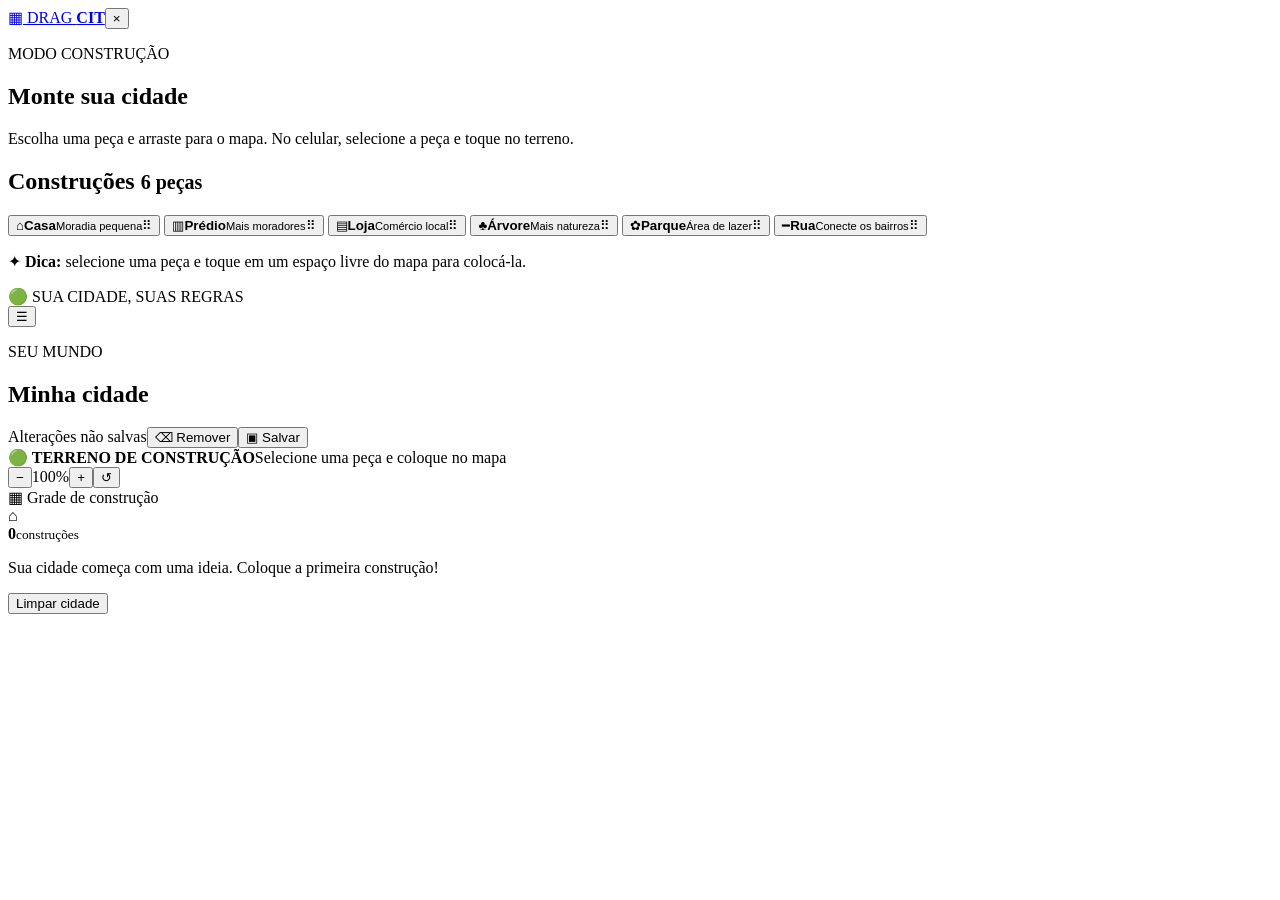
==== drag.html @ 77eb3493 "Adiciona arquivos HTML iniciais" ====
<!doctype html>
<html lang="pt-BR">
<head>
  <meta charset="utf-8">
  <meta name="viewport" content="width=device-width, initial-scale=1">
  <title>Drag Cit — Minha cidade</title>
  <link rel="stylesheet" href="drag.css">
</head>
<body>
<div class="layout">
  <aside class="sidebar" id="sidebar">
    <div class="side-head"><a class="brand" href="index.html">▦ DRAG <b>CIT</b></a><button id="closeMenu" class="icon close">×</button></div>
    <div class="side-content">
      <p class="kicker">MODO CONSTRUÇÃO</p><h1>Monte sua cidade</h1>
      <p class="intro">Escolha uma peça e arraste para o mapa. No celular, selecione a peça e toque no terreno.</p>
      <h2 class="catalog-title">Construções <small>6 peças</small></h2>
      <div class="catalog" id="catalog">
        <button class="piece selected" draggable="true" data-type="house"><span class="art house">⌂</span><span><b>Casa</b><small>Moradia pequena</small></span><span class="grip">⠿</span></button>
        <button class="piece" draggable="true" data-type="apartment"><span class="art apartment">▥</span><span><b>Prédio</b><small>Mais moradores</small></span><span class="grip">⠿</span></button>
        <button class="piece" draggable="true" data-type="shop"><span class="art shop">▤</span><span><b>Loja</b><small>Comércio local</small></span><span class="grip">⠿</span></button>
        <button class="piece" draggable="true" data-type="tree"><span class="art tree">♣</span><span><b>Árvore</b><small>Mais natureza</small></span><span class="grip">⠿</span></button>
        <button class="piece" draggable="true" data-type="park"><span class="art park">✿</span><span><b>Parque</b><small>Área de lazer</small></span><span class="grip">⠿</span></button>
        <button class="piece" draggable="true" data-type="road"><span class="art road">━</span><span><b>Rua</b><small>Conecte os bairros</small></span><span class="grip">⠿</span></button>
      </div>
      <p class="tip">✦ <span><b>Dica:</b> selecione uma peça e toque em um espaço livre do mapa para colocá-la.</span></p>
    </div>
    <div class="side-foot">🟢 SUA CIDADE, SUAS REGRAS</div>
  </aside>
  <div class="overlay" id="overlay"></div>
  <main class="workspace">
    <header class="toolbar">
      <div class="toolbar-left"><button id="openMenu" class="icon menu" aria-label="Abrir construções">☰</button><div><p class="kicker">SEU MUNDO</p><h2>Minha cidade</h2></div></div>
      <div class="actions"><span id="saveStatus">Alterações não salvas</span><button id="removeMode" class="tool secondary" aria-pressed="false">⌫ <span>Remover</span></button><button id="save" class="tool primary">▣ <span>Salvar</span></button></div>
    </header>
    <section class="game">
      <div class="map-heading"><b>🟢 TERRENO DE CONSTRUÇÃO</b><span id="hint">Selecione uma peça e coloque no mapa</span></div>
      <div class="viewport" id="viewport">
        <div class="island-shadow"></div>
        <div class="island" id="map" aria-label="Mapa isométrico da cidade">
          <div class="tiles" id="tiles"></div><div class="buildings" id="buildings"></div>
        </div>
        <div class="map-controls"><button id="zoomOut" aria-label="Diminuir zoom">−</button><span id="zoomLabel">100%</span><button id="zoomIn" aria-label="Aumentar zoom">+</button><button id="resetZoom" aria-label="Restaurar zoom">↺</button></div>
        <div class="legend">▦ Grade de construção</div>
      </div>
      <div class="bottom"><div class="stat"><span>⌂</span><div><b id="count">0</b><small>construções</small></div></div><p id="message" role="status">Sua cidade começa com uma ideia. Coloque a primeira construção!</p><button id="clear">Limpar cidade</button></div>
    </section>
  </main>
</div>
<script src="drag.js"></script>
</body>
</html>
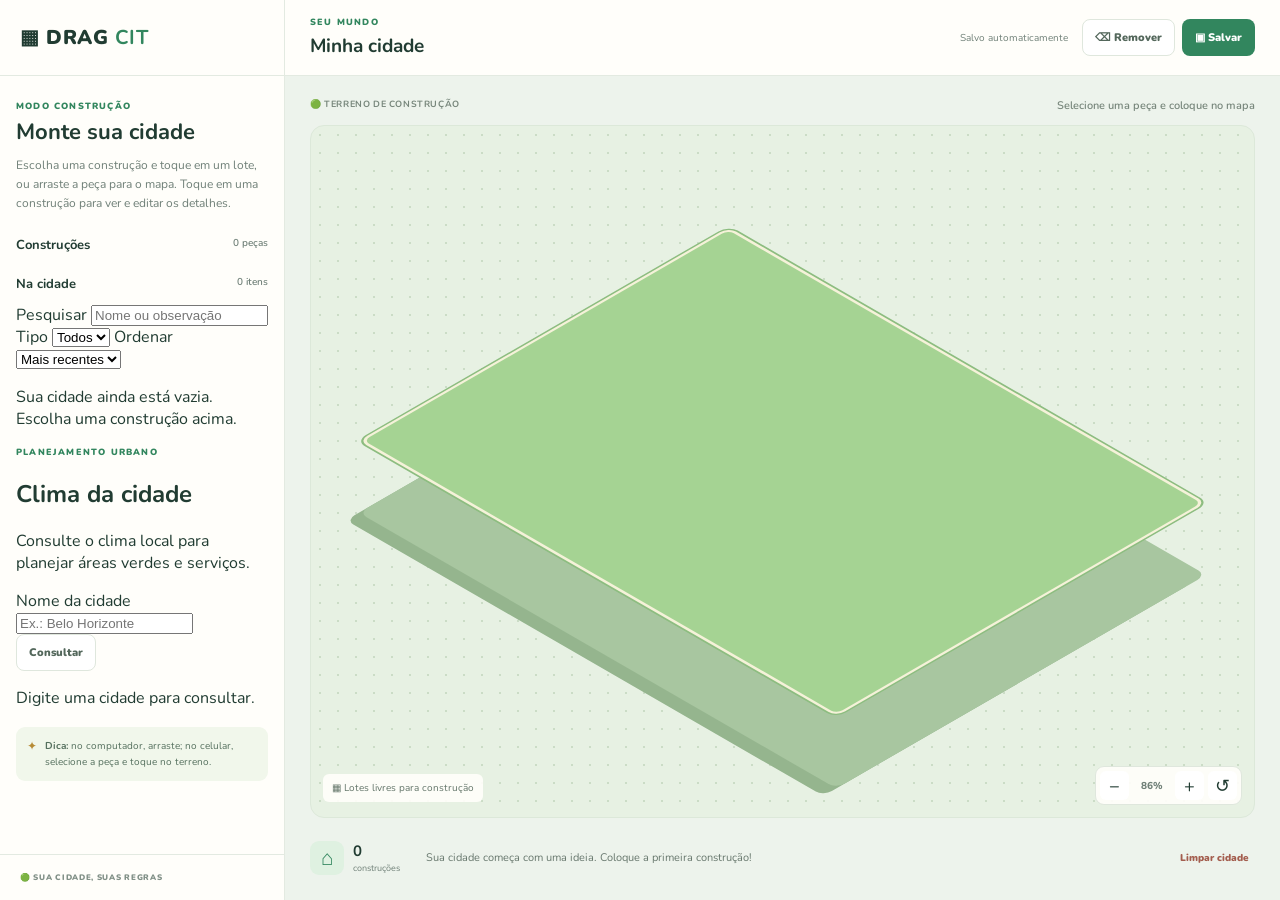
==== commit 09cec821: "feat: prepara painel do construtor de cidade" ====
--- a/drag.html
+++ b/drag.html
@@ -3,49 +3,116 @@
 <head>
   <meta charset="utf-8">
   <meta name="viewport" content="width=device-width, initial-scale=1">
+  <meta name="theme-color" content="#edf3ec">
   <title>Drag Cit — Minha cidade</title>
   <link rel="stylesheet" href="drag.css">
 </head>
 <body>
 <div class="layout">
-  <aside class="sidebar" id="sidebar">
-    <div class="side-head"><a class="brand" href="index.html">▦ DRAG <b>CIT</b></a><button id="closeMenu" class="icon close">×</button></div>
+  <aside class="sidebar" id="sidebar" aria-label="Painel de construções">
+    <div class="side-head">
+      <a class="brand" href="index.html">▦ DRAG <b>CIT</b></a>
+      <button id="closeMenu" class="icon close" type="button" aria-label="Fechar menu">×</button>
+    </div>
     <div class="side-content">
-      <p class="kicker">MODO CONSTRUÇÃO</p><h1>Monte sua cidade</h1>
-      <p class="intro">Escolha uma peça e arraste para o mapa. No celular, selecione a peça e toque no terreno.</p>
-      <h2 class="catalog-title">Construções <small>6 peças</small></h2>
-      <div class="catalog" id="catalog">
-        <button class="piece selected" draggable="true" data-type="house"><span class="art house">⌂</span><span><b>Casa</b><small>Moradia pequena</small></span><span class="grip">⠿</span></button>
-        <button class="piece" draggable="true" data-type="apartment"><span class="art apartment">▥</span><span><b>Prédio</b><small>Mais moradores</small></span><span class="grip">⠿</span></button>
-        <button class="piece" draggable="true" data-type="shop"><span class="art shop">▤</span><span><b>Loja</b><small>Comércio local</small></span><span class="grip">⠿</span></button>
-        <button class="piece" draggable="true" data-type="tree"><span class="art tree">♣</span><span><b>Árvore</b><small>Mais natureza</small></span><span class="grip">⠿</span></button>
-        <button class="piece" draggable="true" data-type="park"><span class="art park">✿</span><span><b>Parque</b><small>Área de lazer</small></span><span class="grip">⠿</span></button>
-        <button class="piece" draggable="true" data-type="road"><span class="art road">━</span><span><b>Rua</b><small>Conecte os bairros</small></span><span class="grip">⠿</span></button>
-      </div>
-      <p class="tip">✦ <span><b>Dica:</b> selecione uma peça e toque em um espaço livre do mapa para colocá-la.</span></p>
+      <p class="kicker">MODO CONSTRUÇÃO</p>
+      <h1>Monte sua cidade</h1>
+      <p class="intro">Escolha uma construção e toque em um lote, ou arraste a peça para o mapa. Toque em uma construção para ver e editar os detalhes.</p>
+
+      <section aria-labelledby="catalogHeading">
+        <h2 class="catalog-title" id="catalogHeading">Construções <small id="pieceCount">0 peças</small></h2>
+        <div class="catalog" id="catalog" aria-label="Catálogo de construções"></div>
+      </section>
+
+      <section class="placed-panel" aria-labelledby="placedHeading">
+        <h2 class="catalog-title" id="placedHeading">Na cidade <small id="count">0 itens</small></h2>
+        <label class="field-label" for="searchBuildings">Pesquisar</label>
+        <input id="searchBuildings" class="control-input" type="search" placeholder="Nome ou observação" autocomplete="off">
+        <div class="filter-row">
+          <label class="filter-field"><span>Tipo</span>
+            <select id="filterType" class="control-input"><option value="all">Todos</option></select>
+          </label>
+          <label class="filter-field"><span>Ordenar</span>
+            <select id="sortBy" class="control-input">
+              <option value="newest">Mais recentes</option>
+              <option value="oldest">Mais antigos</option>
+              <option value="name">Nome A–Z</option>
+              <option value="type">Tipo</option>
+            </select>
+          </label>
+        </div>
+        <p id="emptyList" class="empty-list">Sua cidade ainda está vazia. Escolha uma construção acima.</p>
+        <ul id="buildingList" class="building-list" aria-label="Construções colocadas na cidade"></ul>
+      </section>
+
+      <section class="weather-card" aria-labelledby="weatherHeading">
+        <p class="kicker">PLANEJAMENTO URBANO</p>
+        <h2 id="weatherHeading">Clima da cidade</h2>
+        <p class="weather-intro">Consulte o clima local para planejar áreas verdes e serviços.</p>
+        <form id="weatherForm" class="weather-form">
+          <label class="sr-only" for="cityInput">Nome da cidade</label>
+          <input id="cityInput" class="control-input" type="search" placeholder="Ex.: Belo Horizonte" required>
+          <button class="tool secondary" id="weatherButton" type="submit">Consultar</button>
+        </form>
+        <p id="weatherResult" class="weather-result" role="status" aria-live="polite">Digite uma cidade para consultar.</p>
+      </section>
+      <p class="tip">✦ <span><b>Dica:</b> no computador, arraste; no celular, selecione a peça e toque no terreno.</span></p>
     </div>
     <div class="side-foot">🟢 SUA CIDADE, SUAS REGRAS</div>
   </aside>
+
   <div class="overlay" id="overlay"></div>
   <main class="workspace">
     <header class="toolbar">
-      <div class="toolbar-left"><button id="openMenu" class="icon menu" aria-label="Abrir construções">☰</button><div><p class="kicker">SEU MUNDO</p><h2>Minha cidade</h2></div></div>
-      <div class="actions"><span id="saveStatus">Alterações não salvas</span><button id="removeMode" class="tool secondary" aria-pressed="false">⌫ <span>Remover</span></button><button id="save" class="tool primary">▣ <span>Salvar</span></button></div>
+      <div class="toolbar-left">
+        <button id="openMenu" class="icon menu" type="button" aria-label="Abrir construções">☰</button>
+        <div><p class="kicker">SEU MUNDO</p><h2>Minha cidade</h2></div>
+      </div>
+      <div class="actions">
+        <span id="saveStatus" role="status" aria-live="polite">Salvo automaticamente</span>
+        <button id="removeMode" class="tool secondary" type="button" aria-pressed="false">⌫ <span>Remover</span></button>
+        <button id="save" class="tool primary" type="button">▣ <span>Salvar</span></button>
+      </div>
     </header>
-    <section class="game">
+    <section class="game" aria-label="Construtor de cidade">
       <div class="map-heading"><b>🟢 TERRENO DE CONSTRUÇÃO</b><span id="hint">Selecione uma peça e coloque no mapa</span></div>
       <div class="viewport" id="viewport">
-        <div class="island-shadow"></div>
+        <div class="island-shadow" aria-hidden="true"></div>
         <div class="island" id="map" aria-label="Mapa isométrico da cidade">
-          <div class="tiles" id="tiles"></div><div class="buildings" id="buildings"></div>
+          <div class="tiles" id="tiles" role="grid" aria-label="Lotes da cidade"></div>
+          <div class="buildings" id="buildings" aria-label="Construções colocadas"></div>
         </div>
-        <div class="map-controls"><button id="zoomOut" aria-label="Diminuir zoom">−</button><span id="zoomLabel">100%</span><button id="zoomIn" aria-label="Aumentar zoom">+</button><button id="resetZoom" aria-label="Restaurar zoom">↺</button></div>
-        <div class="legend">▦ Grade de construção</div>
+        <div class="map-controls" aria-label="Controles de zoom">
+          <button id="zoomOut" type="button" aria-label="Diminuir zoom">−</button><span id="zoomLabel">86%</span>
+          <button id="zoomIn" type="button" aria-label="Aumentar zoom">+</button>
+          <button id="resetZoom" type="button" aria-label="Restaurar zoom">↺</button>
+        </div>
+        <div class="legend">▦ Lotes livres para construção</div>
       </div>
-      <div class="bottom"><div class="stat"><span>⌂</span><div><b id="count">0</b><small>construções</small></div></div><p id="message" role="status">Sua cidade começa com uma ideia. Coloque a primeira construção!</p><button id="clear">Limpar cidade</button></div>
+      <div class="bottom">
+        <div class="stat"><span>⌂</span><div><b id="mapCount">0</b><small>construções</small></div></div>
+        <p id="message" role="status" aria-live="polite">Sua cidade começa com uma ideia. Coloque a primeira construção!</p>
+        <button id="clear" type="button">Limpar cidade</button>
+      </div>
     </section>
   </main>
 </div>
-<script src="drag.js"></script>
+
+<dialog id="buildingDialog" class="building-dialog" aria-labelledby="dialogTitle">
+  <form id="buildingForm" method="dialog">
+    <div class="dialog-head"><div><p class="kicker">DETALHES DO LOTE</p><h2 id="dialogTitle">Construção</h2></div><button id="closeDialog" class="icon dialog-close" type="button" aria-label="Fechar detalhes">×</button></div>
+    <p id="dialogLocation" class="dialog-location"></p>
+    <label class="field-label" for="buildingName">Nome</label>
+    <input id="buildingName" class="control-input" name="name" maxlength="40" required>
+    <label class="field-label" for="buildingStatus">Situação</label>
+    <select id="buildingStatus" class="control-input" name="status">
+      <option value="planned">Planejada</option><option value="building">Em construção</option><option value="ready">Concluída</option>
+    </select>
+    <label class="field-label" for="buildingNotes">Observações</label>
+    <textarea id="buildingNotes" class="control-input" name="notes" rows="3" maxlength="240" placeholder="Ex.: perto do parque, rua principal..."></textarea>
+    <div class="dialog-actions"><button id="deleteBuilding" class="tool danger" type="button">Excluir</button><button class="tool primary" type="submit">Salvar alterações</button></div>
+  </form>
+</dialog>
+<script src="drag.js" defer></script>
 </body>
 </html>
--- a/drag.css
+++ b/drag.css
@@ -0,0 +1,894 @@
+
+@import url('https://fonts.googleapis.com/css2?family=Nunito:wght@400;600;700;800;900&display=swap');
+
+/* 1. Configurações gerais */
+:root {
+    --ink: #213c32;
+    --muted: #708078;
+    --green: #32865e;
+    --line: #e3eae1;
+    --surface: #fffefa;
+    --background: #edf3ec;
+    --selected: #eff8f0;
+}
+
+* {
+    box-sizing: border-box;
+}
+
+body {
+    margin: 0;
+    background: var(--background);
+    color: var(--ink);
+    font-family: Nunito, Arial, sans-serif;
+}
+
+button {
+    font: inherit;
+    cursor: pointer;
+}
+
+button:focus-visible,
+a:focus-visible {
+    outline: 3px solid #e6b84e;
+    outline-offset: 3px;
+}
+
+/* Estrutura */
+.layout {
+    display: flex;
+    min-height: 100vh;
+}
+
+.sidebar {
+    display: flex;
+    flex: 0 0 285px;
+    flex-direction: column;
+    width: 285px;
+    background: var(--surface);
+    border-right: 1px solid var(--line);
+    z-index: 30;
+}
+
+.side-head {
+    display: flex;
+    align-items: center;
+    justify-content: space-between;
+    height: 76px;
+    padding: 0 20px;
+    border-bottom: 1px solid var(--line);
+}
+
+.brand {
+    color: var(--ink);
+    font-size: 20px;
+    font-weight: 900;
+    letter-spacing: .5px;
+    text-decoration: none;
+}
+
+.brand b {
+    color: var(--green);
+}
+
+.side-content {
+    flex: 1;
+    padding: 24px 16px;
+}
+
+.kicker {
+    margin: 0 0 5px;
+    color: var(--green);
+    font-size: 9px;
+    font-weight: 900;
+    letter-spacing: 1.2px;
+}
+
+.sidebar h1 {
+    margin: 0;
+    font-size: 22px;
+}
+
+.intro {
+    margin: 9px 0 22px;
+    color: var(--muted);
+    font-size: 12px;
+    line-height: 1.6;
+}
+
+.catalog-title {
+    display: flex;
+    justify-content: space-between;
+    font-size: 13px;
+}
+
+.catalog-title small,
+.piece small {
+    color: var(--muted);
+    font-size: 10px;
+}
+
+.catalog-title small {
+    font-weight: 600;
+}
+
+.catalog {
+    display: grid;
+    gap: 8px;
+}
+
+.piece {
+    display: flex;
+    align-items: center;
+    gap: 10px;
+    width: 100%;
+    min-height: 62px;
+    padding: 9px;
+    background: white;
+    border: 1px solid #e7ece4;
+    border-radius: 10px;
+    text-align: left;
+}
+
+.piece:hover,
+.piece.selected {
+    background: var(--selected);
+    border-color: var(--green);
+}
+
+.piece.selected {
+    box-shadow: inset 3px 0 var(--green);
+}
+
+.piece > span:nth-child(2) {
+    display: grid;
+    flex: 1;
+    gap: 3px;
+}
+
+.piece b {
+    font-size: 12px;
+}
+
+.grip {
+    color: #9eaaa1;
+    font-size: 20px;
+}
+
+.art {
+    display: grid;
+    flex-shrink: 0;
+    place-items: center;
+    width: 43px;
+    height: 42px;
+    border-radius: 7px;
+    font-size: 27px;
+    font-weight: 900;
+    image-rendering: pixelated;
+}
+
+.house {
+    color: #c85e4d;
+    background: #f8e8bc;
+}
+
+.apartment {
+    color: #5688ab;
+    background: #d9eaf5;
+}
+
+.shop {
+    color: #bc6a4f;
+    background: #f8e4c2;
+}
+
+.tree,
+.park {
+    color: #398657;
+    background: #d9efcf;
+}
+
+.park {
+    background: #d7efcf;
+}
+
+.road {
+    color: #758781;
+    background: #e5ebe6;
+}
+
+.tip {
+    display: flex;
+    gap: 8px;
+    margin-top: 18px;
+    padding: 11px;
+    color: #b68b35;
+    background: #f1f7eb;
+    border-radius: 9px;
+    font-size: 12px;
+}
+
+.tip span {
+    color: #55705e;
+    font-size: 10px;
+    line-height: 1.6;
+}
+
+.side-foot {
+    padding: 17px 20px;
+    color: #819087;
+    border-top: 1px solid var(--line);
+    font-size: 8px;
+    font-weight: 900;
+    letter-spacing: .7px;
+}
+
+
+
+/* 2. Área principal */
+.workspace {
+    display: flex;
+    flex: 1;
+    flex-direction: column;
+    min-width: 0;
+}
+
+.toolbar {
+    display: flex;
+    align-items: center;
+    justify-content: space-between;
+    gap: 15px;
+    min-height: 76px;
+    padding: 0 25px;
+    background: var(--surface);
+    border-bottom: 1px solid var(--line);
+}
+
+.toolbar-left,
+.actions {
+    display: flex;
+    align-items: center;
+}
+
+.toolbar-left {
+    gap: 11px;
+}
+
+.toolbar h2 {
+    margin: 0;
+    font-size: 19px;
+}
+
+.actions {
+    gap: 7px;
+}
+
+.actions > span {
+    margin-right: 7px;
+    color: var(--muted);
+    font-size: 10px;
+}
+
+.tool {
+    padding: 10px 12px;
+    border: 1px solid transparent;
+    border-radius: 8px;
+    font-size: 11px;
+    font-weight: 900;
+}
+
+.primary {
+    color: white;
+    background: var(--green);
+}
+
+.primary:hover {
+    background: #236847;
+}
+
+.secondary {
+    color: #53675b;
+    background: white;
+    border-color: #dfe7dd;
+}
+
+/* 3. Mapa */
+.game {
+    display: flex;
+    flex: 1;
+    flex-direction: column;
+    min-height: 0;
+    padding: 22px 25px 16px;
+}
+
+.map-heading {
+    display: flex;
+    justify-content: space-between;
+    gap: 12px;
+    margin-bottom: 12px;
+    color: #77867b;
+    font-size: 9px;
+    letter-spacing: .6px;
+}
+
+.map-heading span {
+    font-size: 11px;
+    font-weight: 600;
+    letter-spacing: 0;
+}
+
+.viewport {
+    position: relative;
+    display: grid;
+    flex: 1;
+    place-items: center;
+    min-height: 440px;
+    overflow: hidden;
+    background-color: #e7f1e3;
+    background-image: radial-gradient(#cbdcc6 1px, transparent 1px);
+    background-size: 18px 18px;
+    border: 1px solid #dce8d9;
+    border-radius: 14px;
+}
+
+.island,
+.island-shadow {
+    position: absolute;
+    width: min(68%, 690px);
+    aspect-ratio: 1 / .67;
+    transform: rotate(30deg) skewX(-30deg) scale(.86);
+    border-radius: 10px;
+}
+
+.island-shadow {
+    top: calc(50% - min(68%, 690px) * .335 + 15px);
+    background: #a8c6a0;
+    box-shadow: 0 15px 0 #95b58e;
+}
+
+.island {
+    overflow: hidden;
+    background: #a5d393;
+    border: 3px solid #f5f2d9;
+    box-shadow: 0 0 0 2px #8dbd80;
+}
+
+.tiles {
+    position: absolute;
+    display: grid;
+    inset: 0;
+    grid-template: repeat(8, 1fr) / repeat(12, 1fr);
+}
+
+.tile {
+    min-width: 0;
+    min-height: 0;
+    background: #a5d393;
+    border-right: 1px solid #8bc27d;
+    border-bottom: 1px solid #8bc27d;
+    cursor: crosshair;
+}
+
+.tile:nth-child(odd) {
+    background: #a0cf8e;
+}
+
+.tile:hover,
+.tile.drop-target {
+    background: #d4efb8;
+    outline: 2px solid #f5f2d9;
+    outline-offset: -3px;
+}
+
+.tile.occupied {
+    background: #9bca89;
+}
+
+
+
+/* 4. Construções no mapa */
+.buildings {
+    position: absolute;
+    pointer-events: none;
+    inset: 0;
+}
+
+.placed {
+    position: absolute;
+    display: grid;
+    place-items: center;
+    width: 8.3333%;
+    height: 12.5%;
+    transform: translate(-50%, -50%);
+    pointer-events: auto;
+    cursor: grab;
+    z-index: 5;
+}
+
+.placed:active {
+    cursor: grabbing;
+}
+
+.sprite {
+    position: relative;
+    width: 92%;
+    height: 92%;
+    filter: drop-shadow(2px 3px 0 #6b9860);
+    image-rendering: pixelated;
+}
+
+.sprite i,
+.sprite b,
+.sprite em {
+    position: absolute;
+    display: block;
+    font-style: normal;
+}
+
+.sprite i {
+    bottom: 7%;
+    left: 12%;
+    width: 76%;
+    height: 42%;
+    background: #c6b78a;
+    border: 2px solid #f4eac6;
+}
+
+.sprite b {
+    bottom: 44%;
+    left: 3%;
+    width: 94%;
+    height: 36%;
+    background: #d56c55;
+    clip-path: polygon(
+        50% 0,
+        100% 55%,
+        88% 100%,
+        12% 100%,
+        0 55%
+    );
+}
+
+.sprite em {
+    z-index: 2;
+    bottom: 22%;
+    left: 24%;
+    width: 15%;
+    height: 17%;
+    background: #8bd2e2;
+    border: 1px solid #fff2cc;
+    box-shadow: 18px 0 #8bd2e2;
+}
+
+/* Casa */
+.sprite.house::after {
+    position: absolute;
+    z-index: 2;
+    bottom: 7%;
+    left: 43%;
+    width: 15%;
+    height: 28%;
+    content: '';
+    background: #916143;
+    border: 1px solid #fff2cc;
+}
+
+/* Apartamento */
+.sprite.apartment i {
+    left: 18%;
+    width: 64%;
+    height: 69%;
+    background: #80add0;
+}
+
+.sprite.apartment b {
+    bottom: 73%;
+    left: 18%;
+    width: 64%;
+    height: 13%;
+    background: #5b819e;
+    clip-path: none;
+}
+
+.sprite.apartment em {
+    bottom: 48%;
+    left: 29%;
+    width: 12%;
+    height: 10%;
+    background: #fff0b3;
+    box-shadow:
+        17px 0 #fff0b3,
+        0 13px #fff0b3,
+        17px 13px #fff0b3,
+        0 26px #fff0b3,
+        17px 26px #fff0b3;
+}
+
+/* Loja */
+.sprite.shop i {
+    background: #f0cb83;
+}
+
+.sprite.shop b {
+    bottom: 65%;
+    height: 18%;
+    background: repeating-linear-gradient(
+        90deg,
+        #d56c55 0 8px,
+        #fff0cc 8px 16px
+    );
+    clip-path: none;
+}
+
+.sprite.shop em {
+    bottom: 24%;
+    left: 22%;
+    width: 25%;
+    height: 23%;
+    box-shadow: none;
+}
+
+/* Árvore */
+.sprite.tree i {
+    bottom: 2%;
+    left: 43%;
+    width: 15%;
+    height: 35%;
+    background: #8a6042;
+    border: 0;
+}
+
+.sprite.tree b {
+    bottom: 25%;
+    left: 15%;
+    width: 70%;
+    height: 65%;
+    background: #398657;
+    clip-path: polygon(
+        50% 0,
+        85% 22%,
+        100% 55%,
+        82% 100%,
+        18% 100%,
+        0 55%,
+        15% 22%
+    );
+}
+
+.sprite.tree em,
+.sprite.park em,
+.sprite.road em {
+    display: none;
+}
+
+/* Parque */
+.sprite.park i {
+    bottom: 10%;
+    left: 7%;
+    width: 86%;
+    height: 62%;
+    background: #75ba70;
+    border: 2px solid #e7f0c9;
+}
+
+.sprite.park b {
+    bottom: 44%;
+    left: 26%;
+    width: 48%;
+    height: 45%;
+    background: #398657;
+}
+
+/* Estrada */
+.sprite.road i {
+    bottom: 28%;
+    left: -20%;
+    width: 140%;
+    height: 36%;
+    background: #84948e;
+    border: 2px solid #f8f0d0;
+}
+
+.sprite.road b {
+    bottom: 44%;
+    left: -15%;
+    width: 130%;
+    height: 3px;
+    background: repeating-linear-gradient(
+        90deg,
+        #fff0be 0 8px,
+        transparent 8px 15px
+    );
+    clip-path: none;
+}
+
+
+
+
+/* 5. Controles do mapa */
+.map-controls {
+    position: absolute;
+    right: 12px;
+    bottom: 12px;
+    display: flex;
+    align-items: center;
+    gap: 4px;
+    padding: 4px;
+    background: #fffefaed;
+    border: 1px solid #dfe7dd;
+    border-radius: 9px;
+}
+
+.map-controls button {
+    width: 29px;
+    height: 29px;
+    color: var(--ink);
+    background: white;
+    border: 0;
+    border-radius: 6px;
+    font-size: 18px;
+}
+
+.map-controls button:hover {
+    background: #eaf4e9;
+}
+
+#zoomLabel {
+    min-width: 38px;
+    color: var(--muted);
+    font-size: 10px;
+    font-weight: 800;
+    text-align: center;
+}
+
+.legend {
+    position: absolute;
+    bottom: 15px;
+    left: 12px;
+    padding: 7px 9px;
+    color: #637569;
+    background: #fffefaeb;
+    border-radius: 6px;
+    font-size: 10px;
+}
+
+/* Estatísticas inferiores */
+.bottom {
+    display: flex;
+    align-items: center;
+    gap: 16px;
+    min-height: 66px;
+    padding-top: 13px;
+}
+
+.stat {
+    display: flex;
+    align-items: center;
+    gap: 9px;
+    min-width: 100px;
+}
+
+.stat > span {
+    display: grid;
+    place-items: center;
+    width: 34px;
+    height: 34px;
+    color: var(--green);
+    background: #dff1e1;
+    border-radius: 9px;
+    font-size: 21px;
+}
+
+.stat div {
+    display: grid;
+    gap: 1px;
+}
+
+.stat b {
+    font-size: 15px;
+}
+
+.stat small {
+    color: var(--muted);
+    font-size: 9px;
+}
+
+#message {
+    flex: 1;
+    color: #68786e;
+    font-size: 11px;
+}
+
+#clear {
+    color: #a35d4e;
+    background: transparent;
+    border: 0;
+    font-size: 10px;
+    font-weight: 900;
+}
+
+.icon {
+    display: none;
+}
+
+
+#map {
+  touch-action: none;
+}
+
+
+
+/* 6. Tablet */
+@media (max-width: 900px) {
+    .toolbar {
+        padding: 0 16px;
+    }
+
+    .game {
+        padding: 17px;
+    }
+
+    .actions > span {
+        display: none;
+    }
+
+    .island,
+    .island-shadow {
+        width: 78%;
+    }
+}
+
+/* 7. Celular */
+@media (max-width: 680px) {
+    .sidebar {
+        position: fixed;
+        inset: 0 auto 0 0;
+        width: min(310px, 86vw);
+        max-width: 86vw;
+        transform: translateX(-105%);
+        transition: transform .22s;
+        box-shadow: 15px 0 40px #19352f20;
+    }
+
+    .sidebar.open {
+        transform: translateX(0);
+    }
+
+    .icon {
+        display: grid;
+        place-items: center;
+        width: 37px;
+        height: 37px;
+        color: var(--ink);
+        background: white;
+        border: 1px solid var(--line);
+        border-radius: 8px;
+        font-size: 20px;
+    }
+
+    .close {
+        font-size: 24px;
+    }
+
+    .overlay {
+        position: fixed;
+        display: none;
+        inset: 0;
+        z-index: 20;
+        background: #142d2466;
+    }
+
+    .overlay.show {
+        display: block;
+    }
+
+    .toolbar {
+        gap: 6px;
+        min-height: 70px;
+        padding: 0 10px;
+    }
+
+    .toolbar-left {
+        gap: 8px;
+    }
+
+    .toolbar h2 {
+        font-size: 16px;
+    }
+
+    .toolbar .kicker {
+        font-size: 7px;
+    }
+
+    .actions {
+        gap: 4px;
+    }
+
+    .tool {
+        padding: 9px 10px;
+    }
+
+    .tool span {
+        display: none;
+    }
+
+    .game {
+        padding: 14px 9px 10px;
+    }
+
+    .map-heading {
+        flex-direction: column;
+        gap: 5px;
+        font-size: 8px;
+    }
+
+    .map-heading span {
+        font-size: 10px;
+    }
+
+    .viewport {
+        min-height: 54vh;
+    }
+
+    .island,
+    .island-shadow {
+        width: 96%;
+        transform: rotate(30deg) skewX(-30deg) scale(.87);
+    }
+
+    .island-shadow {
+        top: calc(50% - 16vw + 12px);
+    }
+
+    .legend {
+        bottom: 6px;
+        left: 6px;
+        padding: 6px;
+        font-size: 8px;
+    }
+
+    .map-controls {
+        right: 6px;
+        bottom: 6px;
+        gap: 2px;
+        padding: 3px;
+    }
+
+    .map-controls button {
+        width: 26px;
+        height: 26px;
+    }
+
+    .bottom {
+        flex-wrap: wrap;
+        gap: 7px;
+        padding-top: 10px;
+    }
+
+    .stat {
+        min-width: 80px;
+    }
+
+    #message {
+        order: 3;
+        flex-basis: 100%;
+        margin: 0;
+        font-size: 10px;
+    }
+
+    #clear {
+        margin-left: auto;
+        padding: 8px 0;
+    }
+}
+
+/* 8. Acessibilidade */
+@media (prefers-reduced-motion: reduce) {
+    *,
+    *::before,
+    *::after {
+        transition: none !important;
+    }
+}
+
+
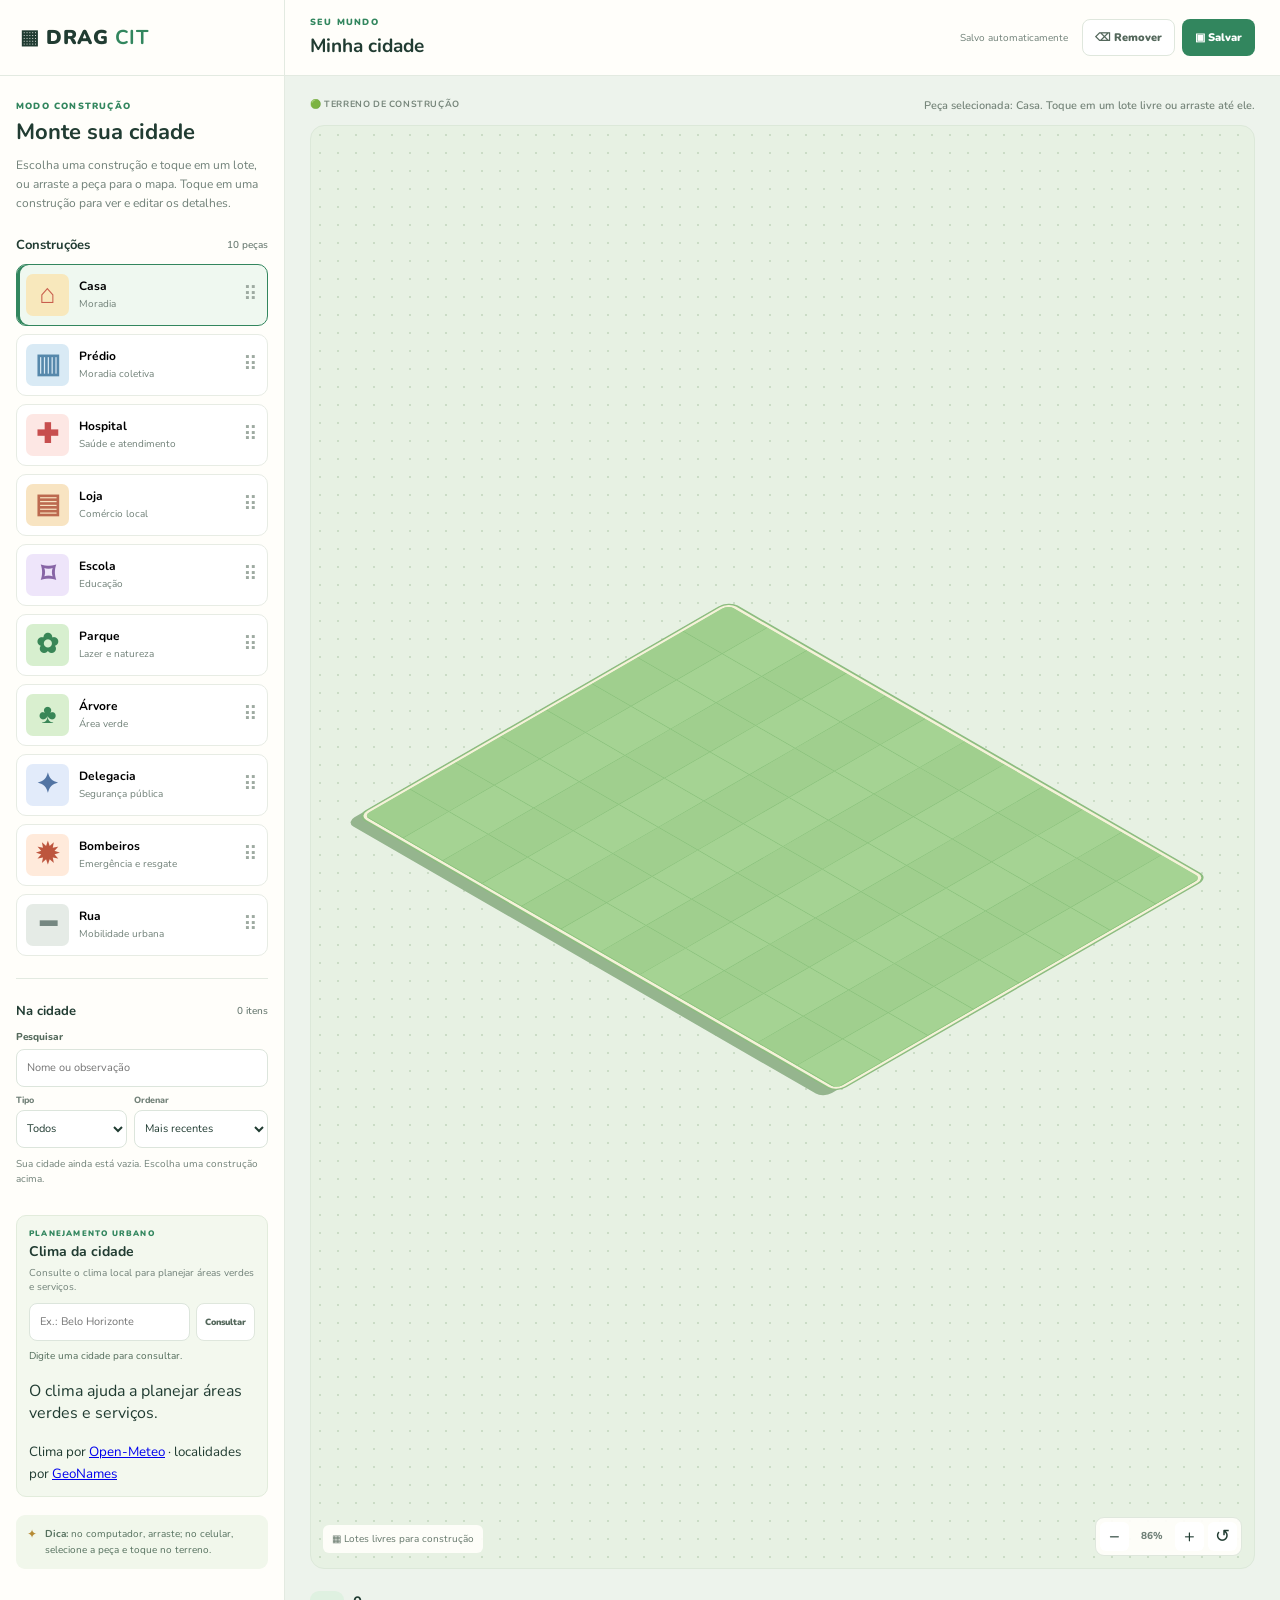
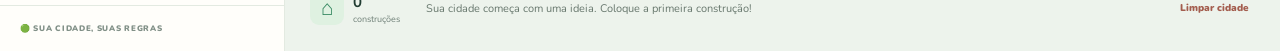
==== commit 81c4c723: "feat: apresenta orientações urbanas baseadas no clima" ====
--- a/drag.html
+++ b/drag.html
@@ -55,6 +55,8 @@
           <button class="tool secondary" id="weatherButton" type="submit">Consultar</button>
         </form>
         <p id="weatherResult" class="weather-result" role="status" aria-live="polite">Digite uma cidade para consultar.</p>
+        <p id="weatherAdvice" class="weather-advice">O clima ajuda a planejar áreas verdes e serviços.</p>
+        <small class="weather-credit">Clima por <a href="https://open-meteo.com/" target="_blank" rel="noopener noreferrer">Open-Meteo</a> · localidades por <a href="https://www.geonames.org/" target="_blank" rel="noopener noreferrer">GeoNames</a></small>
       </section>
       <p class="tip">✦ <span><b>Dica:</b> no computador, arraste; no celular, selecione a peça e toque no terreno.</span></p>
     </div>
--- a/drag.css
+++ b/drag.css
@@ -892,3 +892,84 @@
 }
 
 
+
+
+
+/* Etapa 3 — catálogo, filtros, cidade e detalhes */
+:root { --map-zoom: .86; }
+.side-content { overflow-y: auto; }
+.catalog-title { align-items: center; margin: 20px 0 10px; }
+.piece { min-height: 58px; }
+.art.hospital { color: #c74e4e; background: #fde7e4; }
+.art.school { color: #8765a6; background: #eee5fa; }
+.art.police { color: #5274a3; background: #e2ebfa; }
+.art.fire { color: #bd553e; background: #ffeadb; }
+.placed-panel { margin-top: 22px; padding-top: 3px; border-top: 1px solid var(--line); }
+.field-label { display: block; margin: 10px 0 5px; color: #566b5d; font-size: 10px; font-weight: 800; }
+.control-input { width: 100%; min-height: 38px; padding: 8px 10px; color: var(--ink); background: #fff; border: 1px solid #dce5dc; border-radius: 8px; font: inherit; font-size: 11px; }
+.control-input:focus { outline: 3px solid #32865e35; border-color: var(--green); }
+.filter-row { display: grid; grid-template-columns: 1fr 1.2fr; gap: 7px; margin-top: 7px; }
+.filter-field { min-width: 0; }
+.filter-field span { display: block; margin: 0 0 4px; color: #728178; font-size: 9px; font-weight: 800; }
+.filter-field .control-input { padding: 7px 6px; }
+.building-list { display: grid; gap: 6px; margin: 8px 0 0; padding: 0; list-style: none; }
+.building-row { display: flex; align-items: center; gap: 8px; width: 100%; min-height: 48px; padding: 6px; color: var(--ink); background: #fff; border: 1px solid #e6ece5; border-radius: 8px; text-align: left; }
+.building-row:hover { background: var(--selected); border-color: var(--green); }
+.building-row-info { display: grid; flex: 1; gap: 2px; min-width: 0; }
+.building-row-info b { overflow: hidden; font-size: 10px; text-overflow: ellipsis; white-space: nowrap; }
+.building-row-info small { color: var(--muted); font-size: 9px; }
+.art.mini { width: 30px; height: 30px; font-size: 18px; }
+.status-dot { width: 9px; height: 9px; flex: 0 0 auto; border-radius: 50%; background: #d5ae55; }
+.status-building { background: #5892c4; }
+.status-ready { background: #3a9a66; }
+.empty-list { margin: 9px 0 0; color: var(--muted); font-size: 10px; line-height: 1.5; }
+.empty-list[hidden] { display: none; }
+.weather-card { margin-top: 20px; padding: 12px; background: #f3f8ee; border: 1px solid #e2ecdc; border-radius: 10px; }
+.weather-card .kicker { margin-bottom: 3px; font-size: 8px; }
+.weather-card h2 { margin: 0; font-size: 14px; }
+.weather-intro { margin: 5px 0 8px; color: var(--muted); font-size: 10px; line-height: 1.45; }
+.weather-form { display: flex; gap: 6px; }
+.weather-form .control-input { min-width: 0; }
+.weather-form .tool { flex: 0 0 auto; padding: 8px; font-size: 9px; }
+.weather-result { min-height: 15px; margin: 8px 0 0; color: #526b5a; font-size: 10px; line-height: 1.5; }
+.tool:disabled { cursor: wait; opacity: .65; }
+.actions .is-error { color: #a8483c; }
+.tool.active { color: #fff; background: #a85445; border-color: #a85445; }
+.tile { padding: 0; border: 0; border-right: 1px solid #8bc27d; border-bottom: 1px solid #8bc27d; border-radius: 0; appearance: none; }
+.tile:focus-visible { z-index: 3; outline: 3px solid #f0b948; outline-offset: -3px; }
+.tile.drop-target { background: #d4efb8; }
+.island, .island-shadow { transform: rotate(30deg) skewX(-30deg) scale(var(--map-zoom)); transition: transform .15s ease; }
+.placed { width: 8.3333%; height: 12.5%; padding: 1px; border: 0; background: transparent; border-radius: 5px; }
+.placed:hover, .placed:focus-visible { z-index: 10; background: #fff7; outline: 2px solid #fff5c9; outline-offset: -2px; }
+.placed-icon { display: grid; place-items: center; width: 82%; height: 76%; color: #fff; background: #b86a50; border: 2px solid #fff5d7; border-radius: 7px 7px 4px 4px; box-shadow: 2px 4px 0 #547850; font-size: clamp(13px, 2vw, 24px); font-weight: 900; line-height: 1; transform: skewX(30deg) rotate(-30deg); }
+.placed-label { position: absolute; bottom: -11%; max-width: 115%; overflow: hidden; padding: 1px 3px; color: #234033; background: #fffefaeb; border-radius: 3px; font-size: clamp(6px, .8vw, 9px); line-height: 1.3; text-overflow: ellipsis; white-space: nowrap; transform: skewX(30deg) rotate(-30deg); }
+.placed-apartment .placed-icon { background: #668fb2; }
+.placed-hospital .placed-icon { color: #fff; background: #c9514f; }
+.placed-shop .placed-icon { background: #c18542; }
+.placed-school .placed-icon { background: #81639d; }
+.placed-park .placed-icon, .placed-tree .placed-icon { background: #448c58; }
+.placed-police .placed-icon { background: #5274a3; }
+.placed-fire .placed-icon { background: #c75c3b; }
+.placed-road .placed-icon { color: #fff3c8; background: #687874; border-radius: 3px; }
+.building-dialog { width: min(420px, calc(100vw - 28px)); padding: 20px; color: var(--ink); background: var(--surface); border: 1px solid var(--line); border-radius: 14px; box-shadow: 0 22px 70px #132b2166; }
+.building-dialog::backdrop { background: #142d2480; backdrop-filter: blur(2px); }
+.dialog-head { display: flex; align-items: flex-start; justify-content: space-between; gap: 12px; }
+.dialog-head h2 { margin: 0; font-size: 20px; }
+.dialog-close { display: grid; }
+.dialog-location { margin: 8px 0 14px; color: var(--muted); font-size: 11px; }
+.building-dialog textarea { resize: vertical; }
+.dialog-actions { display: flex; justify-content: space-between; gap: 10px; margin-top: 18px; }
+.tool.danger { color: #a34f42; background: #fff; border-color: #ecd4cf; }
+.tool.danger:hover { background: #fff0ec; }
+.sr-only { position: absolute; width: 1px; height: 1px; padding: 0; overflow: hidden; clip: rect(0, 0, 0, 0); white-space: nowrap; border: 0; }
+@media (max-width: 680px) {
+  .sidebar { overflow: hidden; }
+  .side-content { padding: 18px 14px; }
+  .island, .island-shadow { transform: rotate(30deg) skewX(-30deg) scale(var(--map-zoom)); }
+  .placed-icon { font-size: clamp(13px, 4vw, 21px); }
+  .placed-label { bottom: -8%; font-size: 7px; }
+  .building-dialog { padding: 16px; }
+}
+@media (prefers-reduced-motion: reduce) {
+  .island, .island-shadow { transition: none; }
+}
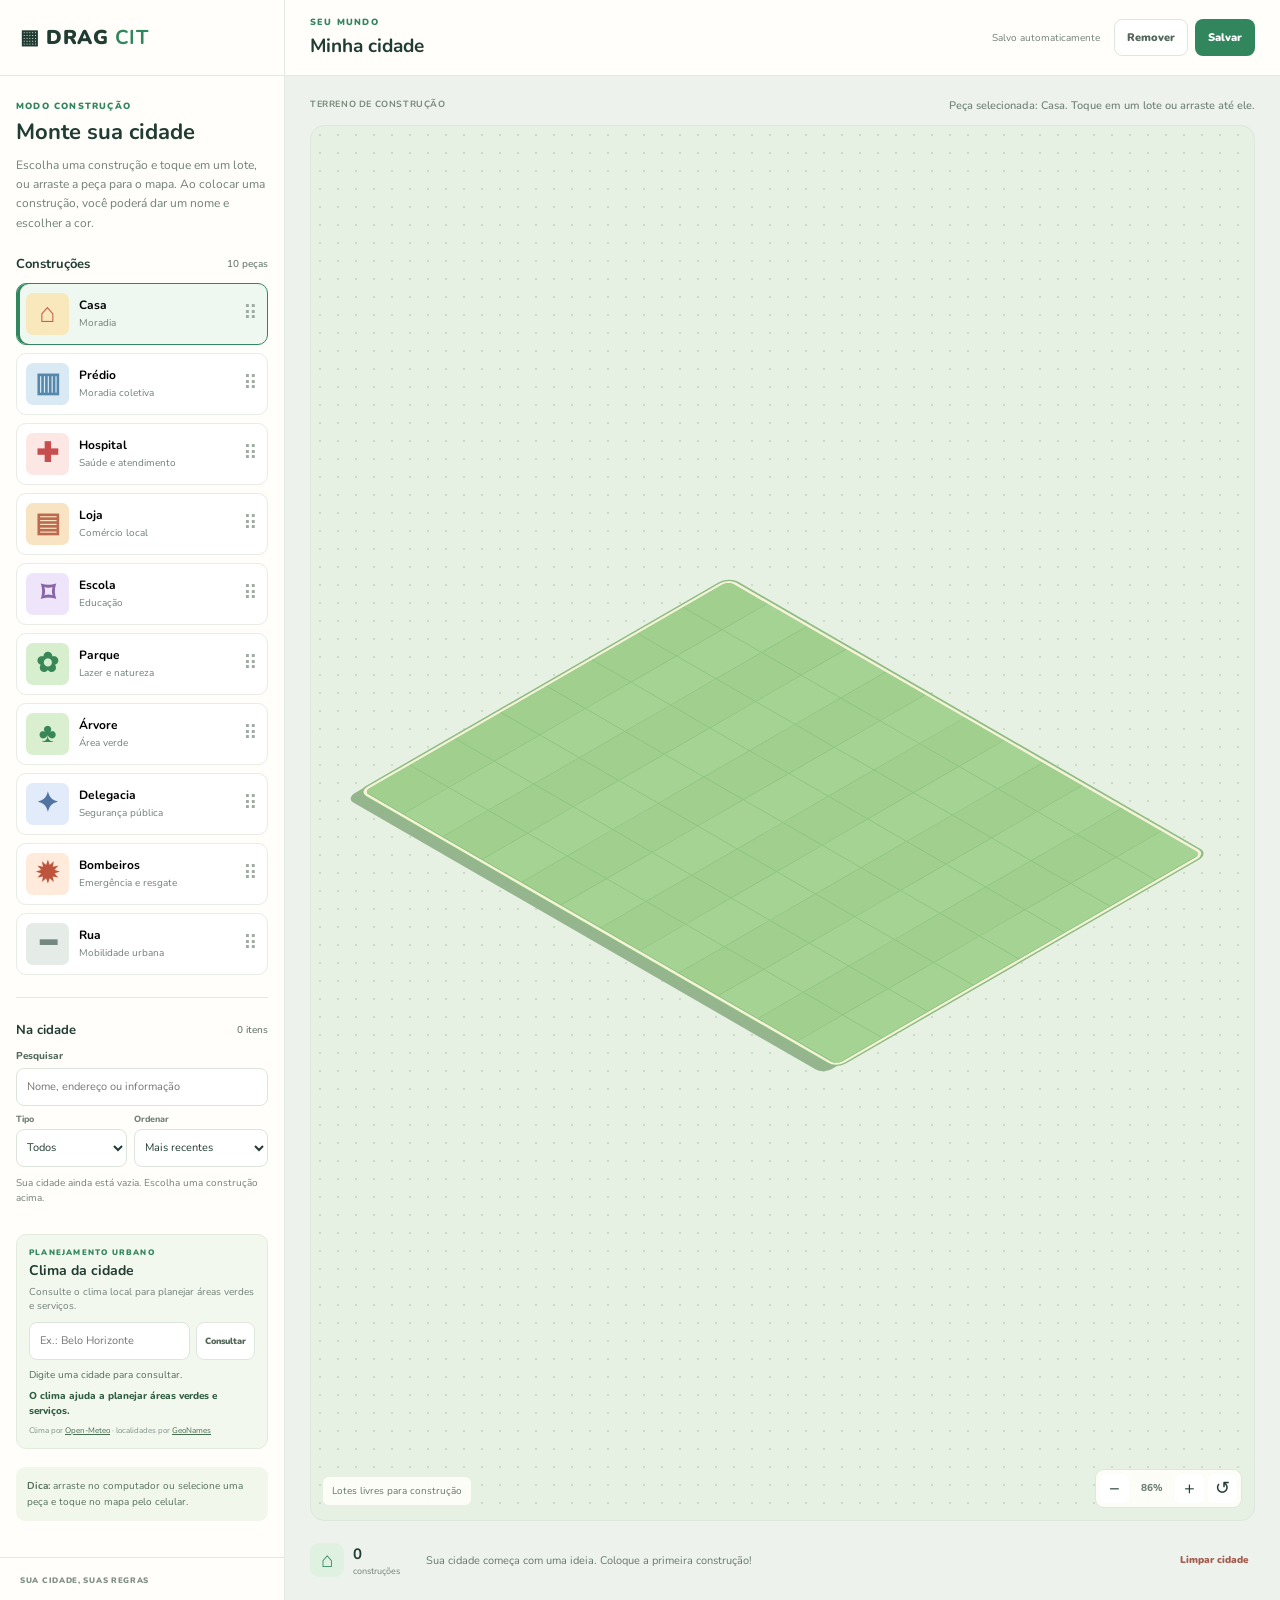
==== commit 3bd0e874: "feat: adiciona formulário e interior das construções" ====
--- a/drag.html
+++ b/drag.html
@@ -17,7 +17,7 @@
     <div class="side-content">
       <p class="kicker">MODO CONSTRUÇÃO</p>
       <h1>Monte sua cidade</h1>
-      <p class="intro">Escolha uma construção e toque em um lote, ou arraste a peça para o mapa. Toque em uma construção para ver e editar os detalhes.</p>
+      <p class="intro">Escolha uma construção e toque em um lote, ou arraste a peça para o mapa. Ao colocar uma construção, você poderá dar um nome e escolher a cor.</p>
 
       <section aria-labelledby="catalogHeading">
         <h2 class="catalog-title" id="catalogHeading">Construções <small id="pieceCount">0 peças</small></h2>
@@ -27,7 +27,7 @@
       <section class="placed-panel" aria-labelledby="placedHeading">
         <h2 class="catalog-title" id="placedHeading">Na cidade <small id="count">0 itens</small></h2>
         <label class="field-label" for="searchBuildings">Pesquisar</label>
-        <input id="searchBuildings" class="control-input" type="search" placeholder="Nome ou observação" autocomplete="off">
+        <input id="searchBuildings" class="control-input" type="search" placeholder="Nome, endereço ou informação">
         <div class="filter-row">
           <label class="filter-field"><span>Tipo</span>
             <select id="filterType" class="control-input"><option value="all">Todos</option></select>
@@ -58,9 +58,9 @@
         <p id="weatherAdvice" class="weather-advice">O clima ajuda a planejar áreas verdes e serviços.</p>
         <small class="weather-credit">Clima por <a href="https://open-meteo.com/" target="_blank" rel="noopener noreferrer">Open-Meteo</a> · localidades por <a href="https://www.geonames.org/" target="_blank" rel="noopener noreferrer">GeoNames</a></small>
       </section>
-      <p class="tip">✦ <span><b>Dica:</b> no computador, arraste; no celular, selecione a peça e toque no terreno.</span></p>
+      <p class="tip"><span><b>Dica:</b> arraste no computador ou selecione uma peça e toque no mapa pelo celular.</span></p>
     </div>
-    <div class="side-foot">🟢 SUA CIDADE, SUAS REGRAS</div>
+    <div class="side-foot">SUA CIDADE, SUAS REGRAS</div>
   </aside>
 
   <div class="overlay" id="overlay"></div>
@@ -72,12 +72,12 @@
       </div>
       <div class="actions">
         <span id="saveStatus" role="status" aria-live="polite">Salvo automaticamente</span>
-        <button id="removeMode" class="tool secondary" type="button" aria-pressed="false">⌫ <span>Remover</span></button>
-        <button id="save" class="tool primary" type="button">▣ <span>Salvar</span></button>
+        <button id="removeMode" class="tool secondary" type="button" aria-pressed="false">Remover</button>
+        <button id="save" class="tool primary" type="button">Salvar</button>
       </div>
     </header>
     <section class="game" aria-label="Construtor de cidade">
-      <div class="map-heading"><b>🟢 TERRENO DE CONSTRUÇÃO</b><span id="hint">Selecione uma peça e coloque no mapa</span></div>
+      <div class="map-heading"><b>TERRENO DE CONSTRUÇÃO</b><span id="hint">Selecione uma peça e coloque no mapa</span></div>
       <div class="viewport" id="viewport">
         <div class="island-shadow" aria-hidden="true"></div>
         <div class="island" id="map" aria-label="Mapa isométrico da cidade">
@@ -89,7 +89,7 @@
           <button id="zoomIn" type="button" aria-label="Aumentar zoom">+</button>
           <button id="resetZoom" type="button" aria-label="Restaurar zoom">↺</button>
         </div>
-        <div class="legend">▦ Lotes livres para construção</div>
+        <div class="legend">Lotes livres para construção</div>
       </div>
       <div class="bottom">
         <div class="stat"><span>⌂</span><div><b id="mapCount">0</b><small>construções</small></div></div>
@@ -101,20 +101,53 @@
 </div>
 
 <dialog id="buildingDialog" class="building-dialog" aria-labelledby="dialogTitle">
-  <form id="buildingForm" method="dialog">
-    <div class="dialog-head"><div><p class="kicker">DETALHES DO LOTE</p><h2 id="dialogTitle">Construção</h2></div><button id="closeDialog" class="icon dialog-close" type="button" aria-label="Fechar detalhes">×</button></div>
-    <p id="dialogLocation" class="dialog-location"></p>
+  <section id="insideView" class="inside-view" hidden>
+    <div class="dialog-head">
+      <div><p class="kicker">VOCÊ ENTROU EM</p><h2 id="dialogTitle">Construção</h2></div>
+      <button id="closeDialog" class="icon dialog-close" type="button" aria-label="Voltar à cidade">×</button>
+    </div>
+    <div class="room-scene" aria-label="Interior da construção">
+      <div class="room-window"></div>
+      <div class="room-shelf"></div>
+      <div class="room-floor"></div>
+      <div id="interiorDrawing" class="interior-drawing"></div>
+    </div>
+    <p id="insideMessage" class="inside-message"></p>
+    <dl class="building-info">
+      <div><dt>Endereço</dt><dd id="insideAddress"></dd></div>
+      <div><dt>Situação</dt><dd id="insideStatus"></dd></div>
+      <div><dt>Informações</dt><dd id="insideNotes"></dd></div>
+    </dl>
+    <div class="dialog-actions">
+      <button id="deleteBuilding" class="tool danger" type="button">Excluir</button>
+      <button id="editBuilding" class="tool primary" type="button">Editar informações</button>
+    </div>
+  </section>
+
+  <form id="buildingForm" class="building-form" hidden>
+    <div class="dialog-head">
+      <div><p class="kicker" id="formKicker">NOVA CONSTRUÇÃO</p><h2 id="formTitle">Personalize sua construção</h2></div>
+      <button id="cancelForm" class="icon dialog-close" type="button" aria-label="Cancelar">×</button>
+    </div>
+    <p id="formLocation" class="dialog-location"></p>
     <label class="field-label" for="buildingName">Nome</label>
-    <input id="buildingName" class="control-input" name="name" maxlength="40" required>
+    <input id="buildingName" class="control-input" maxlength="40" placeholder="Ex.: Casa da família" required>
+    <label class="field-label" for="buildingAddress">Endereço</label>
+    <input id="buildingAddress" class="control-input" maxlength="80" placeholder="Ex.: Rua das Flores, 25" required>
+    <label class="field-label" for="buildingColor">Cor da construção</label>
+    <input id="buildingColor" class="color-input" type="color" value="#c85e4d">
     <label class="field-label" for="buildingStatus">Situação</label>
-    <select id="buildingStatus" class="control-input" name="status">
+    <select id="buildingStatus" class="control-input">
       <option value="planned">Planejada</option><option value="building">Em construção</option><option value="ready">Concluída</option>
     </select>
-    <label class="field-label" for="buildingNotes">Observações</label>
-    <textarea id="buildingNotes" class="control-input" name="notes" rows="3" maxlength="240" placeholder="Ex.: perto do parque, rua principal..."></textarea>
-    <div class="dialog-actions"><button id="deleteBuilding" class="tool danger" type="button">Excluir</button><button class="tool primary" type="submit">Salvar alterações</button></div>
+    <label class="field-label" for="buildingNotes">Informações</label>
+    <textarea id="buildingNotes" class="control-input" rows="3" maxlength="240" placeholder="Ex.: dois quartos, jardim, moradores..."></textarea>
+    <div class="dialog-actions">
+      <button id="cancelFormButton" class="tool secondary" type="button">Cancelar</button>
+      <button class="tool primary" type="submit">Salvar construção</button>
+    </div>
   </form>
 </dialog>
 <script src="drag.js" defer></script>
 </body>
-</html>
+</html>
--- a/drag.css
+++ b/drag.css
@@ -973,3 +973,7 @@
 @media (prefers-reduced-motion: reduce) {
   .island, .island-shadow { transition: none; }
 }
+
+.weather-advice { margin: 6px 0 0; color: #315f43; font-size: 10px; line-height: 1.5; font-weight: 800; }
+.weather-credit { display: block; margin-top: 6px; color: #829087; font-size: 8px; }
+.weather-credit a { color: #456d50; }
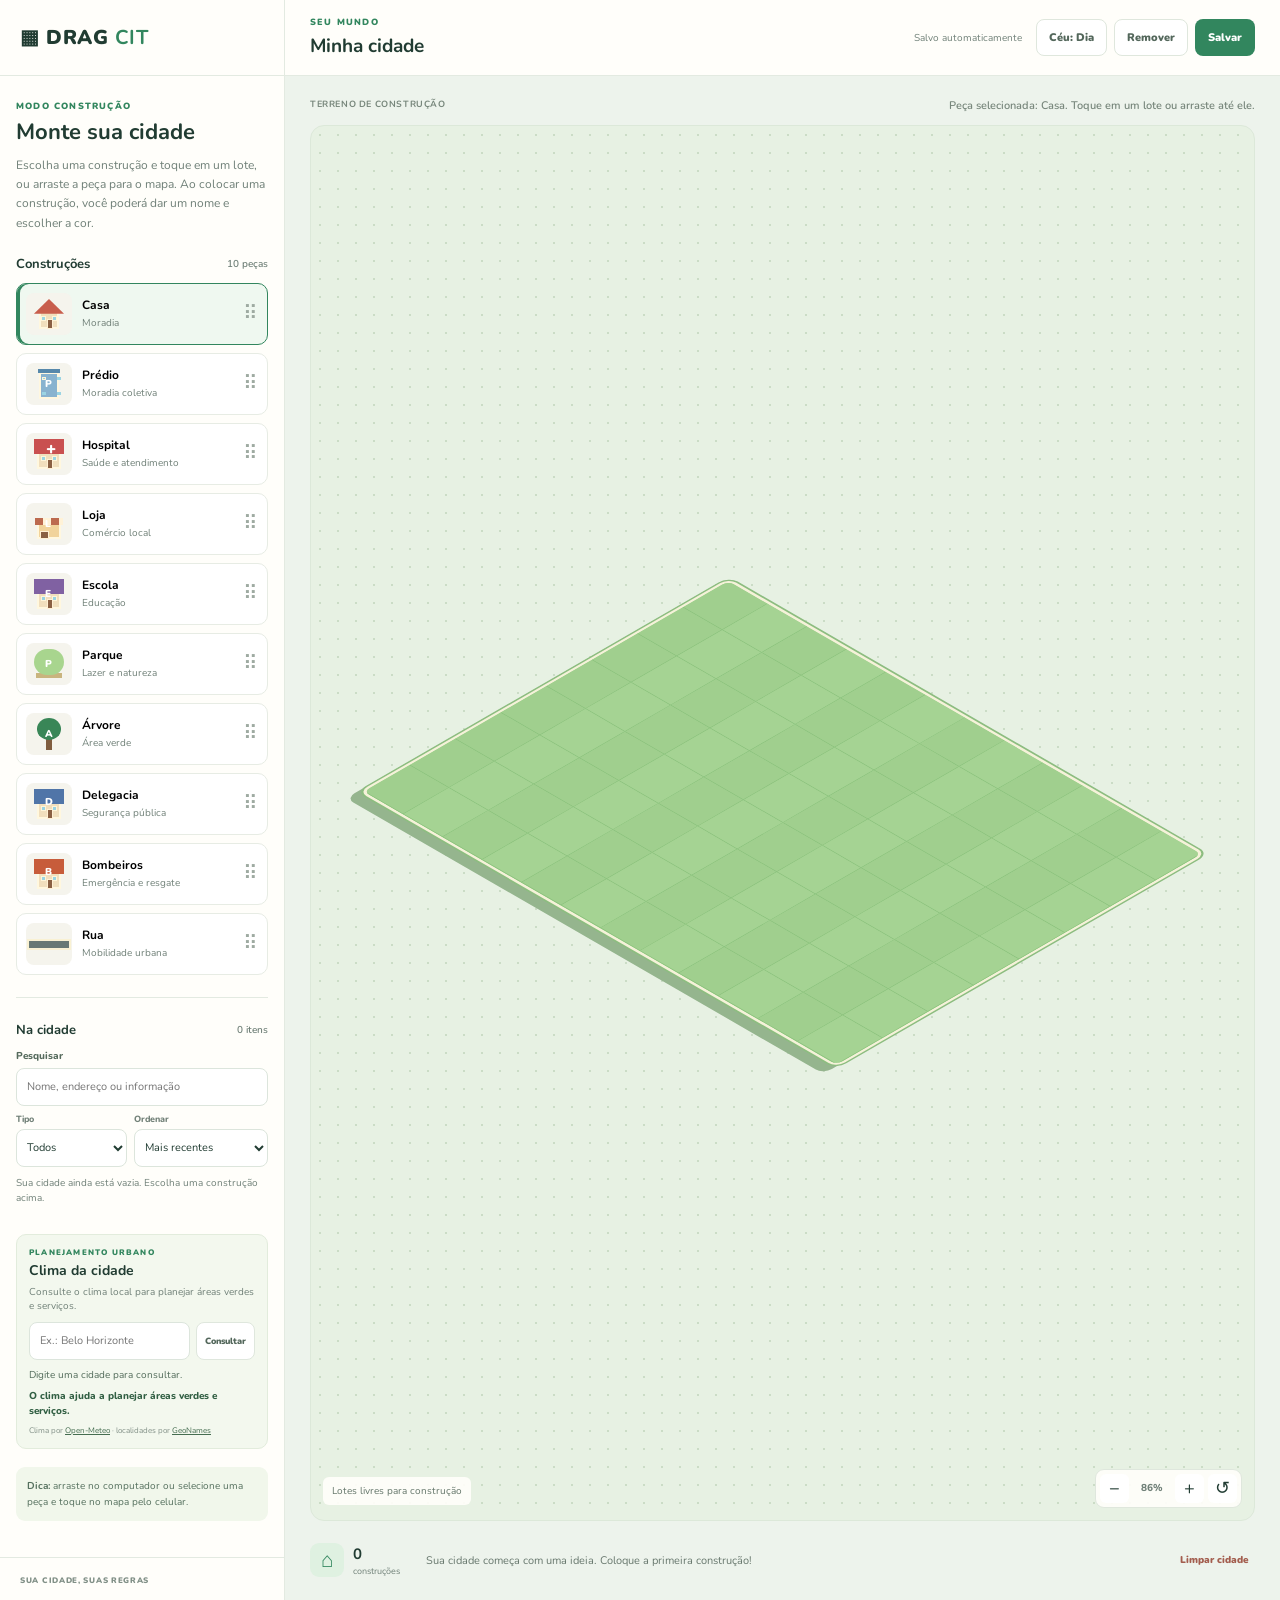
==== commit e4eb8e46: "feat: adiciona controle de céu diurno e noturno" ====
--- a/drag.html
+++ b/drag.html
@@ -72,6 +72,7 @@
       </div>
       <div class="actions">
         <span id="saveStatus" role="status" aria-live="polite">Salvo automaticamente</span>
+        <button id="toggleSky" class="tool secondary" type="button" aria-label="Alternar céu entre dia e noite">Céu: Dia</button>
         <button id="removeMode" class="tool secondary" type="button" aria-pressed="false">Remover</button>
         <button id="save" class="tool primary" type="button">Salvar</button>
       </div>
--- a/drag.css
+++ b/drag.css
@@ -977,3 +977,72 @@
 .weather-advice { margin: 6px 0 0; color: #315f43; font-size: 10px; line-height: 1.5; font-weight: 800; }
 .weather-credit { display: block; margin-top: 6px; color: #829087; font-size: 8px; }
 .weather-credit a { color: #456d50; }
+
+
+/* Construções desenhadas com formas CSS, sem emojis */
+.piece-art { display:grid; flex:0 0 46px; place-items:center; width:46px; height:42px; overflow:hidden; background:#f5f4ed; border-radius:8px; }
+.building-art { position:relative; display:block; width:82%; height:88%; --building-color:#c85e4d; }
+.building-art span { position:absolute; display:block; }
+.art-roof { z-index:2; top:7%; left:8%; width:84%; height:43%; background:var(--building-color); }
+.art-body { z-index:1; bottom:6%; left:20%; width:60%; height:52%; background:#f1dfbd; border:2px solid #fff7df; }
+.art-window { z-index:3; bottom:28%; left:27%; width:15%; height:15%; background:#9bd4e3; border:1px solid #fff5d8; }
+.art-window.window-two { left:58%; }
+.art-door { z-index:3; bottom:6%; left:44%; width:16%; height:29%; background:#8a6042; border:1px solid #fff0d3; }
+.art-sign { z-index:4; top:30%; left:40%; color:#fff; font-size:10px; font-weight:900; }
+.art-house .art-roof { clip-path:polygon(50% 0,100% 100%,0 100%); }
+.art-house .art-body { left:22%; width:56%; }
+.art-house .art-sign, .art-tree .art-window, .art-tree .art-door, .art-park .art-window, .art-park .art-door, .art-road .art-window, .art-road .art-door { display:none; }
+.art-apartment .art-roof { top:7%; left:19%; width:62%; height:12%; clip-path:none; }
+.art-apartment .art-body { top:16%; bottom:6%; left:22%; width:56%; height:auto; background:#89b3cf; }
+.art-apartment .art-window { bottom:auto; top:29%; left:31%; width:12%; height:10%; box-shadow:15px 0 #9bd4e3,0 15px #9bd4e3,15px 15px #9bd4e3,0 30px #9bd4e3,15px 30px #9bd4e3; }
+.art-apartment .art-window.window-two { display:none; }
+.art-apartment .art-door { display:none; }
+.art-hospital .art-body, .art-school .art-body, .art-police .art-body, .art-fire .art-body { left:17%; width:66%; height:50%; }
+.art-hospital .art-sign { top:2%; left:41%; color:#fff; font-size:17px; }
+.art-shop .art-roof { top:33%; left:12%; width:76%; height:20%; clip-path:none; background:repeating-linear-gradient(90deg,var(--building-color) 0 8px,#fff2d7 8px 16px); }
+.art-shop .art-body { top:49%; bottom:6%; left:17%; width:66%; height:auto; background:#f1d39b; }
+.art-shop .art-window { display:none; }
+.art-shop .art-door { left:25%; width:24%; height:22%; }
+.art-tree .art-roof { top:5%; left:16%; width:68%; height:63%; border-radius:50%; clip-path:none; }
+.art-tree .art-body { bottom:4%; left:43%; width:14%; height:40%; background:#805d40; border:0; }
+.art-park .art-roof { top:7%; left:8%; width:84%; height:75%; border-radius:18px; clip-path:none; background:#a8d58e; }
+.art-park .art-body { bottom:10%; left:14%; width:72%; height:12%; background:#c9b47e; border:0; }
+.art-police .art-sign { top:25%; left:39%; }
+.art-fire .art-sign { top:25%; left:39%; }
+.art-road .art-roof { top:35%; left:-10%; width:120%; height:32%; clip-path:none; background:#687874; border:2px solid #f9f1d3; }
+.art-road .art-body { top:49%; bottom:auto; left:-7%; width:114%; height:4%; background:repeating-linear-gradient(90deg,#fff1c4 0 8px,transparent 8px 15px); border:0; }
+.art-road .art-sign { display:none; }
+.piece .building-art { width:78%; height:82%; }
+.placed { padding:0; overflow:visible; background:transparent; border:0; }
+.placed > .building-art { width:86%; height:78%; filter:drop-shadow(2px 4px 0 #587e50); transform:skewX(30deg) rotate(-30deg); }
+.placed-label { bottom:-8%; max-width:130%; padding:2px 4px; color:#203c30; background:#fffef3ed; border:1px solid #d7e2d1; border-radius:4px; font-size:clamp(6px,.8vw,9px); font-weight:800; }
+.type-marker { display:grid; flex:0 0 30px; place-items:center; width:30px; height:30px; color:#fff; background:var(--green); border-radius:8px; font-size:12px; font-weight:900; }
+.building-dialog { width:min(470px,calc(100vw - 24px)); max-height:calc(100vh - 24px); padding:20px; overflow-y:auto; color:var(--ink); background:var(--surface); border:1px solid var(--line); border-radius:16px; box-shadow:0 24px 70px #142c2166; }
+.building-dialog::backdrop { background:#142d2485; backdrop-filter:blur(2px); }
+.building-dialog [hidden] { display:none !important; }
+.dialog-head { display:flex; align-items:flex-start; justify-content:space-between; gap:12px; margin-bottom:12px; }
+.dialog-head h2 { margin:0; font-size:20px; }
+.dialog-close { display:grid; flex:0 0 38px; }
+.dialog-location { margin:0 0 12px; color:var(--muted); font-size:11px; }
+.building-form .control-input { margin-bottom:3px; }
+.color-input { width:100%; height:42px; padding:4px; background:#fff; border:1px solid #dce5dc; border-radius:8px; }
+.dialog-actions { display:flex; justify-content:space-between; gap:8px; margin-top:18px; }
+.tool.danger { color:#a34f42; background:#fff; border-color:#ecd4cf; }
+.tool.danger:hover { background:#fff0ec; }
+.room-scene { position:relative; height:205px; overflow:hidden; background:linear-gradient(#dcecf0 0 62%,#d9c7a1 62%); border:1px solid #d8dfd5; border-radius:12px; }
+.room-window { position:absolute; top:22px; right:25px; width:82px; height:70px; background:linear-gradient(#b7e2ee 0 65%,#76a66d 65%); border:7px solid #fff8e9; box-shadow:0 0 0 1px #b9c6b6; }
+.room-shelf { position:absolute; right:19px; bottom:54px; width:100px; height:12px; background:#8d6948; box-shadow:0 9px 0 #bd976d; }
+.room-floor { position:absolute; bottom:0; left:0; width:100%; height:38%; background:repeating-linear-gradient(0deg,#cbb58f 0 18px,#d7c4a2 18px 20px); }
+.interior-drawing { position:absolute; bottom:20px; left:16%; width:108px; height:120px; }
+.interior-drawing .building-art { width:100%; height:100%; filter:drop-shadow(3px 5px 0 #6c7e5d); }
+.inside-message { margin:11px 0; color:#506b59; font-size:12px; }
+.building-info { display:grid; gap:8px; margin:12px 0 0; }
+.building-info div { padding:9px 10px; background:#f3f7ef; border:1px solid #e4ecdf; border-radius:8px; }
+.building-info dt { color:#718078; font-size:9px; font-weight:800; text-transform:uppercase; }
+.building-info dd { margin:3px 0 0; font-size:12px; white-space:pre-wrap; overflow-wrap:anywhere; }
+@media(max-width:680px) {
+  .building-dialog { padding:15px; }
+  .room-scene { height:180px; }
+  .placed > .building-art { width:82%; height:74%; }
+  .placed-label { font-size:7px; }
+}
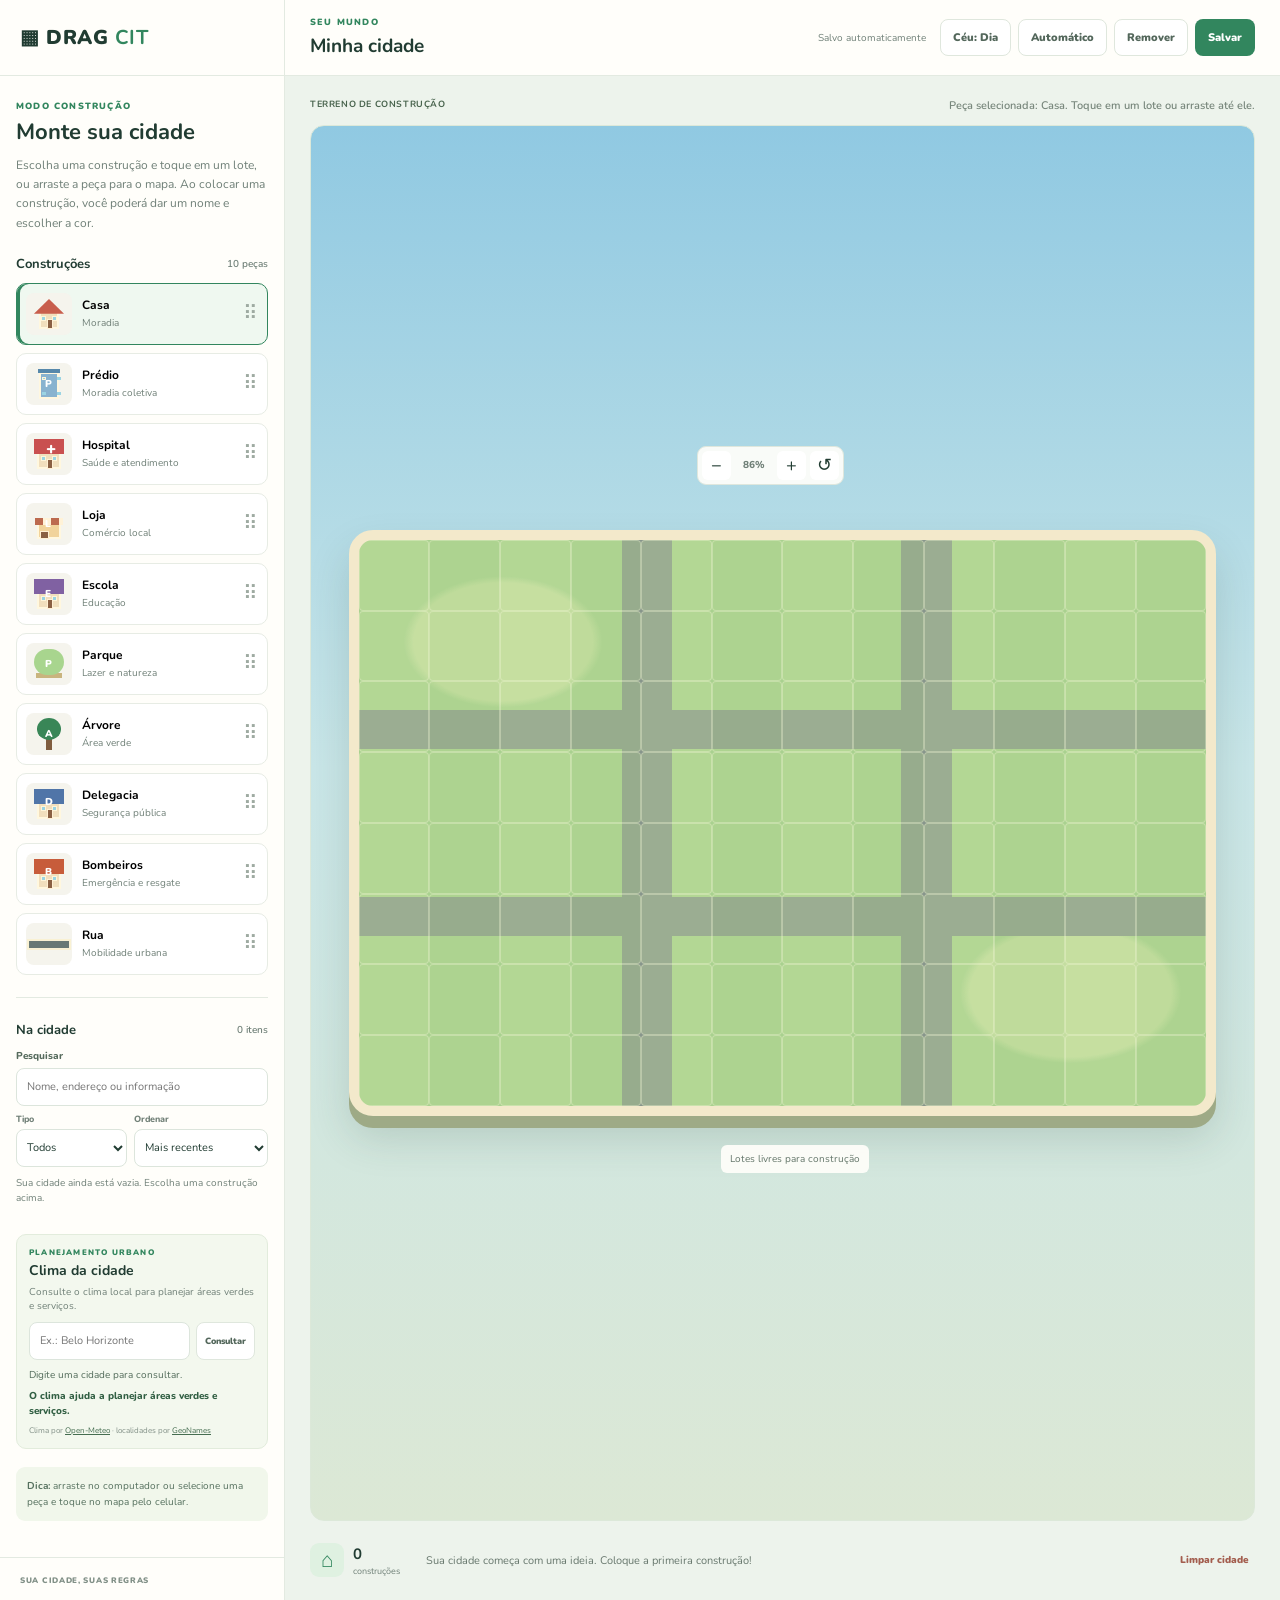
==== commit b3ca094e: "feat: adiciona controle de céu automático" ====
--- a/drag.html
+++ b/drag.html
@@ -73,6 +73,7 @@
       <div class="actions">
         <span id="saveStatus" role="status" aria-live="polite">Salvo automaticamente</span>
         <button id="toggleSky" class="tool secondary" type="button" aria-label="Alternar céu entre dia e noite">Céu: Dia</button>
+        <button id="autoSky" class="tool secondary" type="button" aria-label="Usar o céu automático da consulta do clima">Automático</button>
         <button id="removeMode" class="tool secondary" type="button" aria-pressed="false">Remover</button>
         <button id="save" class="tool primary" type="button">Salvar</button>
       </div>
--- a/drag.css
+++ b/drag.css
@@ -1014,7 +1014,7 @@
 .art-road .art-sign { display:none; }
 .piece .building-art { width:78%; height:82%; }
 .placed { padding:0; overflow:visible; background:transparent; border:0; }
-.placed > .building-art { width:86%; height:78%; filter:drop-shadow(2px 4px 0 #587e50); transform:skewX(30deg) rotate(-30deg); }
+.placed > .building-art { width:86%; height:78%; filter:drop-shadow(2px 4px 0 #587e50); transform:none; }
 .placed-label { bottom:-8%; max-width:130%; padding:2px 4px; color:#203c30; background:#fffef3ed; border:1px solid #d7e2d1; border-radius:4px; font-size:clamp(6px,.8vw,9px); font-weight:800; }
 .type-marker { display:grid; flex:0 0 30px; place-items:center; width:30px; height:30px; color:#fff; background:var(--green); border-radius:8px; font-size:12px; font-weight:900; }
 .building-dialog { width:min(470px,calc(100vw - 24px)); max-height:calc(100vh - 24px); padding:20px; overflow-y:auto; color:var(--ink); background:var(--surface); border:1px solid var(--line); border-radius:16px; box-shadow:0 24px 70px #142c2166; }
@@ -1046,3 +1046,134 @@
   .placed > .building-art { width:82%; height:74%; }
   .placed-label { font-size:7px; }
 }
+
+
+/* Mapa visto de cima: ruas, quadras e lotes mais fáceis de ler */
+.viewport {
+  min-height: 440px;
+  background:linear-gradient(180deg,#90c9e2 0%,#c9e6e8 46%,#dce8d5 100%);
+  transition:background .35s ease;
+}
+.island-shadow { display:none; }
+.island {
+  width:min(92%,920px);
+  aspect-ratio:1.48 / 1;
+  transform:none;
+  border:10px solid #f3e9cb;
+  border-radius:24px;
+  background-color:#a9d18f;
+  background-image:
+    linear-gradient(90deg,transparent 0 31%,#87958b 31% 37%,transparent 37% 64%,#87958b 64% 70%,transparent 70%),
+    linear-gradient(0deg,transparent 0 30%,#87958b 30% 37%,transparent 37% 63%,#87958b 63% 70%,transparent 70%),
+    radial-gradient(ellipse at 17% 18%,#c4dda0 0 9%,transparent 10%),
+    radial-gradient(ellipse at 84% 80%,#c4dda0 0 10%,transparent 11%);
+  box-shadow:0 12px 0 #9eaa86,0 22px 40px #2947382b;
+}
+.tiles { grid-template:repeat(8,1fr)/repeat(12,1fr); }
+.tile {
+  background:rgba(183,218,147,.34);
+  border:1px solid rgba(244,245,214,.35);
+  border-radius:4px;
+}
+.tile:nth-child(odd) { background:rgba(202,229,163,.30); }
+.tile.occupied { background:rgba(155,202,137,.23); }
+.tile:hover,.tile.drop-target {
+  background:rgba(255,255,220,.55);
+  outline:2px solid #fff7d4;
+  outline-offset:-2px;
+}
+.map-heading b { color:#48634d; }
+.viewport.night {
+  background:linear-gradient(180deg,#182a50 0%,#35466a 48%,#56667a 100%);
+}
+.viewport.night .island {
+  background-color:#526e57;
+  background-image:
+    linear-gradient(90deg,transparent 0 31%,#4e5c5b 31% 37%,transparent 37% 64%,#4e5c5b 64% 70%,transparent 70%),
+    linear-gradient(0deg,transparent 0 30%,#4e5c5b 30% 37%,transparent 37% 63%,#4e5c5b 63% 70%,transparent 70%),
+    radial-gradient(ellipse at 17% 18%,#78906a 0 9%,transparent 10%),
+    radial-gradient(ellipse at 84% 80%,#78906a 0 10%,transparent 11%);
+  border-color:#d5d0b4;
+  box-shadow:0 12px 0 #384c40,0 22px 40px #0a142d66;
+}
+.viewport.night .tile { background:rgba(111,147,102,.25); border-color:rgba(211,220,178,.2); }
+.viewport.night .tile:nth-child(odd) { background:rgba(134,163,111,.22); }
+.viewport.night .tile.occupied { background:rgba(162,180,105,.20); }
+.viewport.night .map-heading b { color:#d9e4d6; }
+.viewport.night .legend,.viewport.night .map-controls { box-shadow:0 2px 10px #101b3390; }
+
+/* Efeitos visuais atualizados com o clima consultado na API */
+.viewport.weather-cloudy::before {
+  content: "";
+  position: absolute;
+  top: 4%;
+  left: -5%;
+  z-index: 3;
+  width: 110%;
+  height: 30%;
+  pointer-events: none;
+  opacity: .88;
+  background:
+    radial-gradient(ellipse at 16% 74%, #fff 0 7%, transparent 7.5%),
+    radial-gradient(ellipse at 22% 64%, #fff 0 10%, transparent 10.5%),
+    radial-gradient(ellipse at 29% 74%, #fff 0 8%, transparent 8.5%),
+    radial-gradient(ellipse at 57% 60%, #fff 0 10%, transparent 10.5%),
+    radial-gradient(ellipse at 65% 72%, #fff 0 8%, transparent 8.5%),
+    radial-gradient(ellipse at 72% 62%, #fff 0 11%, transparent 11.5%);
+  animation: nuvens-passando 32s ease-in-out infinite alternate;
+}
+
+.viewport.night.weather-cloudy::before {
+  opacity: .58;
+  filter: brightness(.72) saturate(.75);
+}
+
+.viewport.weather-rain::after {
+  content: "";
+  position: absolute;
+  inset: -20%;
+  z-index: 4;
+  pointer-events: none;
+  opacity: .48;
+  background: repeating-linear-gradient(
+    105deg,
+    transparent 0 15px,
+    rgba(211, 231, 255, .85) 16px 17px,
+    transparent 18px 29px
+  );
+  animation: chuva-caindo .5s linear infinite;
+}
+
+.viewport.weather-rain {
+  background-color: #9baeb9;
+  background-image: linear-gradient(180deg, rgba(80, 104, 125, .18), rgba(39, 60, 78, .18));
+}
+
+.viewport.night.weather-rain {
+  background-image: linear-gradient(180deg, rgba(12, 24, 47, .32), rgba(31, 46, 67, .38));
+}
+
+.map-controls,
+.legend {
+  position: relative;
+  z-index: 6;
+}
+
+@keyframes chuva-caindo {
+  to { background-position: -18px 45px; }
+}
+
+@keyframes nuvens-passando {
+  to { transform: translateX(3%); }
+}
+
+@media (prefers-reduced-motion: reduce) {
+  .viewport.weather-cloudy::before,
+  .viewport.weather-rain::after {
+    animation: none;
+  }
+}
+@media(max-width:680px) {
+  .island { width:96%; aspect-ratio:1.03 / 1; border-width:7px; border-radius:17px; }
+  .viewport { min-height:54vh; }
+}
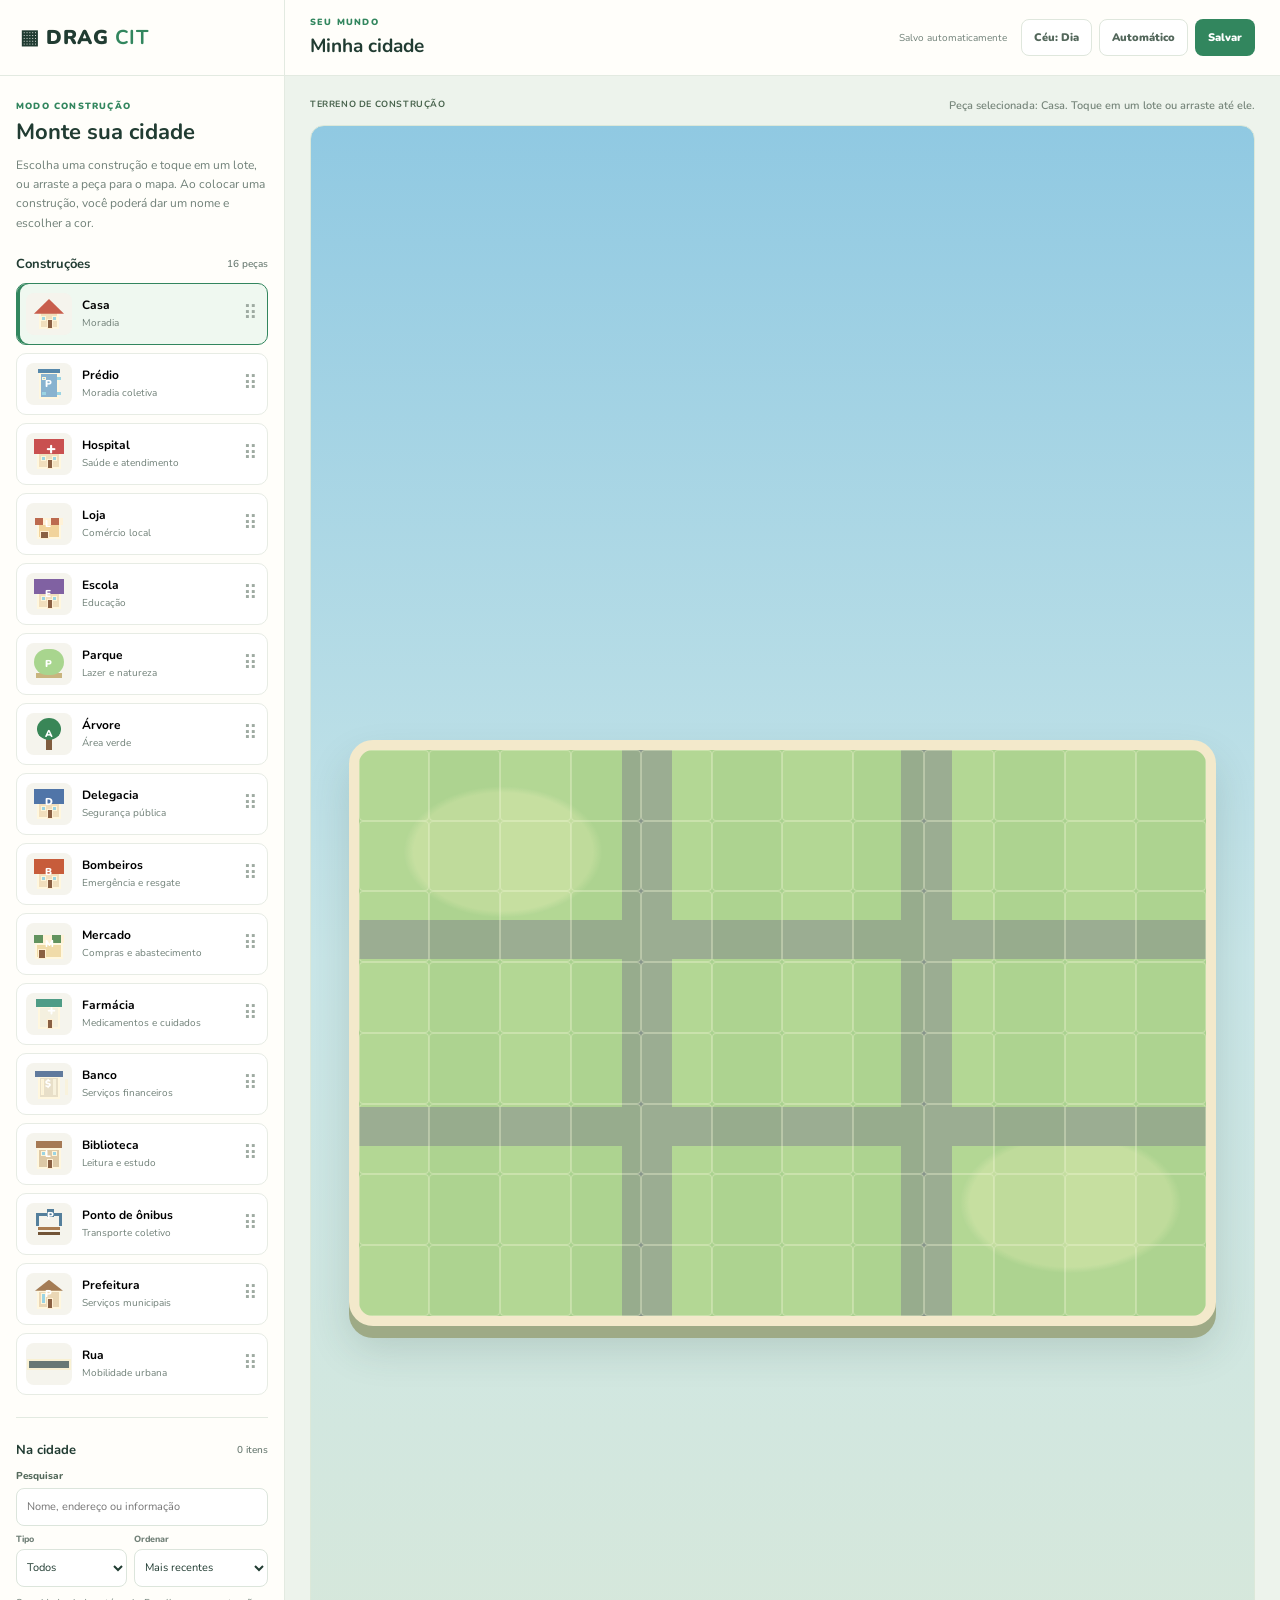
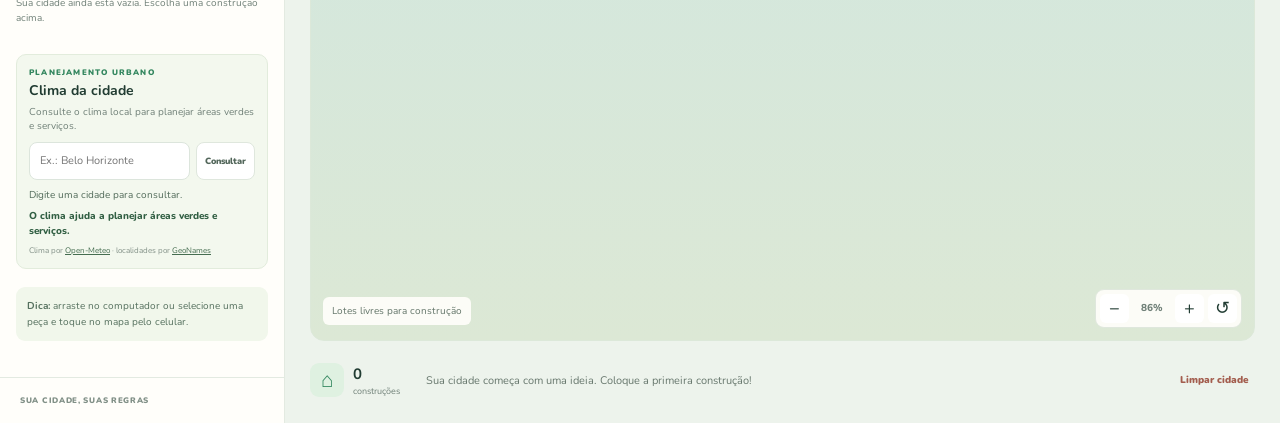
==== commit 51206691: "ui: remove botão remover da barra superior" ====
--- a/drag.html
+++ b/drag.html
@@ -74,7 +74,6 @@
         <span id="saveStatus" role="status" aria-live="polite">Salvo automaticamente</span>
         <button id="toggleSky" class="tool secondary" type="button" aria-label="Alternar céu entre dia e noite">Céu: Dia</button>
         <button id="autoSky" class="tool secondary" type="button" aria-label="Usar o céu automático da consulta do clima">Automático</button>
-        <button id="removeMode" class="tool secondary" type="button" aria-pressed="false">Remover</button>
         <button id="save" class="tool primary" type="button">Salvar</button>
       </div>
     </header>
--- a/drag.css
+++ b/drag.css
@@ -1155,7 +1155,6 @@
 
 .map-controls,
 .legend {
-  position: relative;
   z-index: 6;
 }
 
@@ -1177,3 +1176,158 @@
   .island { width:96%; aspect-ratio:1.03 / 1; border-width:7px; border-radius:17px; }
   .viewport { min-height:54vh; }
 }
+
+
+/* Destaque visual do modo de remoção */
+.viewport.remove-mode .placed {
+  cursor: pointer;
+}
+
+.viewport.remove-mode .placed .sprite {
+  filter: drop-shadow(0 0 2px #fff) drop-shadow(0 0 6px #c84035);
+}
+
+.viewport.remove-mode .placed:hover .sprite {
+  transform: scale(1.08);
+}
+
+
+/* Aparência das novas construções do catálogo */
+.art-market .art-roof {
+  top: 26%;
+  left: 8%;
+  width: 84%;
+  height: 22%;
+  clip-path: none;
+  background: repeating-linear-gradient(90deg, var(--building-color) 0 9px, #fff2d7 9px 18px);
+}
+.art-market .art-body {
+  top: 47%;
+  bottom: 6%;
+  left: 12%;
+  width: 76%;
+  height: auto;
+  background: #f0dba9;
+}
+.art-market .art-window { display: none; }
+.art-market .art-door { left: 20%; width: 22%; }
+
+.art-pharmacy .art-roof {
+  top: 8%;
+  left: 15%;
+  width: 70%;
+  height: 23%;
+  clip-path: none;
+}
+.art-pharmacy .art-body {
+  top: 28%;
+  bottom: 6%;
+  left: 18%;
+  width: 64%;
+  height: auto;
+  background: #f4f0df;
+}
+.art-pharmacy .art-sign {
+  top: 10%;
+  left: 45%;
+  font-size: 15px;
+}
+.art-pharmacy .art-window { display: none; }
+
+.art-bank .art-roof {
+  top: 12%;
+  left: 12%;
+  width: 76%;
+  height: 17%;
+  clip-path: none;
+}
+.art-bank .art-body {
+  top: 28%;
+  bottom: 6%;
+  left: 18%;
+  width: 64%;
+  height: auto;
+  background: #e8dfc8;
+}
+.art-bank .art-window {
+  top: 37%;
+  bottom: auto;
+  left: 27%;
+  width: 8%;
+  height: 45%;
+  background: #f8f2dd;
+  box-shadow: 12px 0 #f8f2dd, 24px 0 #f8f2dd;
+}
+.art-bank .art-window.window-two { display: none; }
+.art-bank .art-door { display: none; }
+
+.art-library .art-roof {
+  top: 12%;
+  left: 13%;
+  width: 74%;
+  height: 21%;
+  clip-path: none;
+}
+.art-library .art-body {
+  top: 32%;
+  bottom: 6%;
+  left: 17%;
+  width: 66%;
+  height: auto;
+  background: #ddc9a6;
+}
+.art-library .art-window { top: 43%; }
+
+.art-bus-stop .art-roof {
+  top: 20%;
+  left: 15%;
+  width: 70%;
+  height: 38%;
+  clip-path: none;
+  background: transparent;
+  border: 3px solid var(--building-color);
+  border-bottom: 0;
+}
+.art-bus-stop .art-body {
+  top: 60%;
+  bottom: auto;
+  left: 18%;
+  width: 64%;
+  height: 8%;
+  background: #a97b4f;
+  border: 0;
+  box-shadow: 0 5px #725437;
+}
+.art-bus-stop .art-window,
+.art-bus-stop .art-door { display: none; }
+.art-bus-stop .art-sign {
+  top: 7%;
+  left: 45%;
+  width: 18%;
+  height: 22%;
+  text-align: center;
+  background: var(--building-color);
+}
+
+.art-town-hall .art-roof {
+  top: 9%;
+  left: 11%;
+  width: 78%;
+  height: 32%;
+  clip-path: polygon(50% 0, 100% 100%, 0 100%);
+}
+.art-town-hall .art-body {
+  top: 38%;
+  bottom: 6%;
+  left: 16%;
+  width: 68%;
+  height: auto;
+  background: #ead7b5;
+}
+.art-town-hall .art-window {
+  top: 48%;
+  bottom: auto;
+  height: 32%;
+}
+.art-town-hall .art-window.window-two { display: none; }
+.art-town-hall .art-door { height: 32%; }
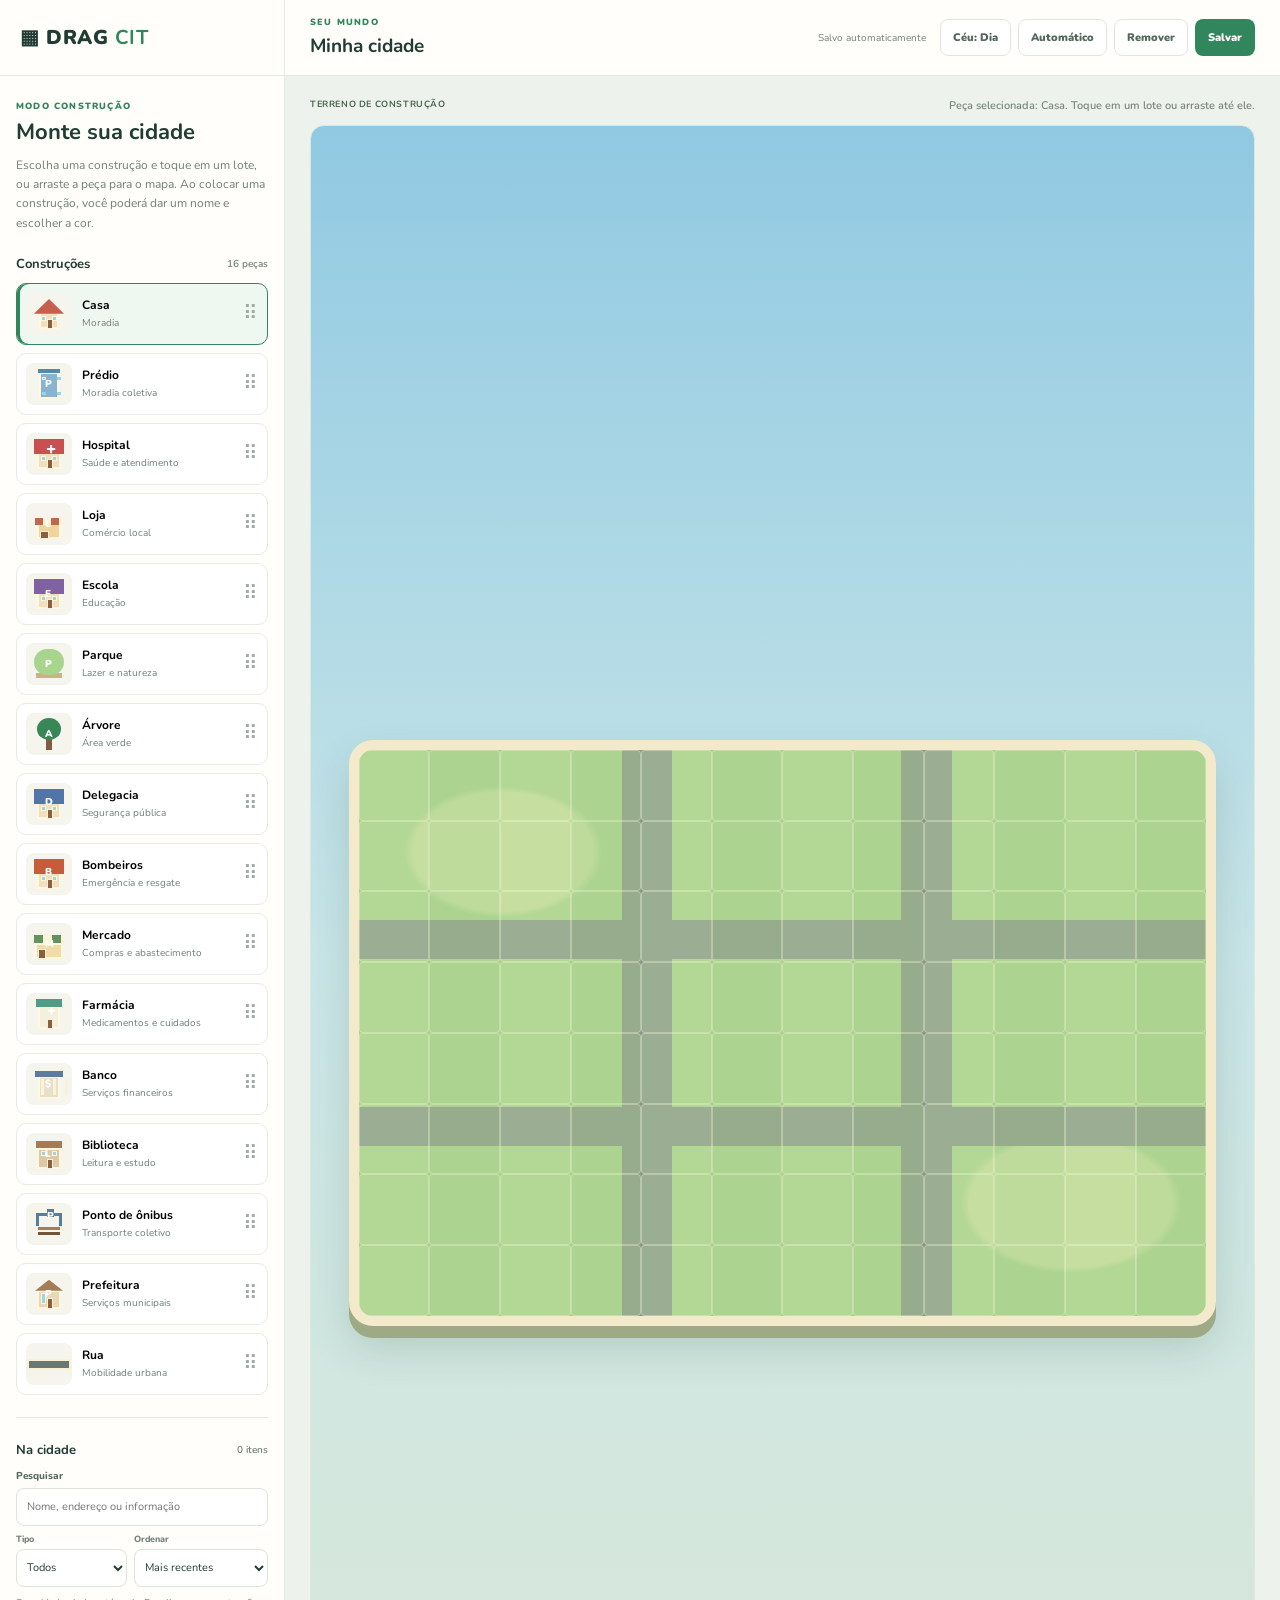
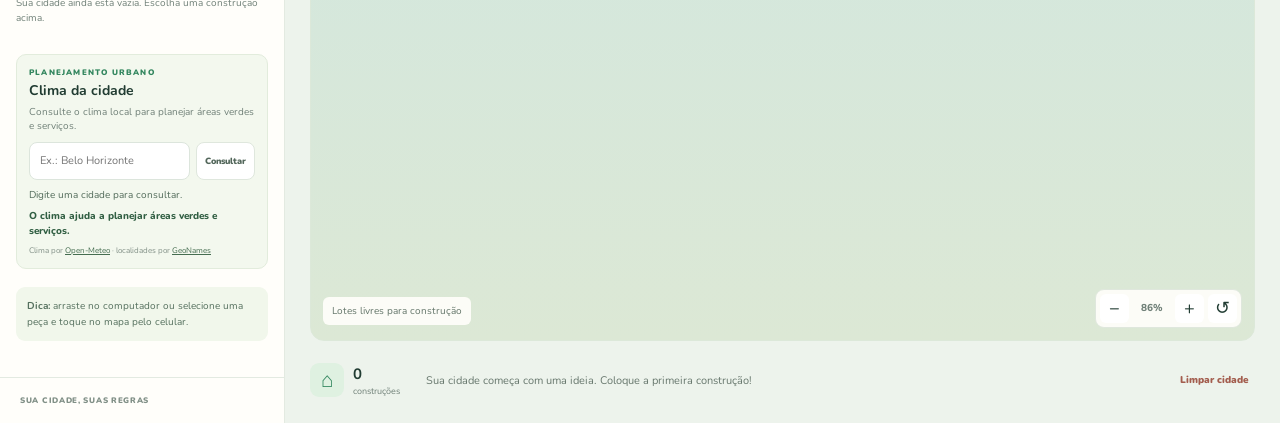
==== commit 280cc9dd: "revert: restaura botão remover na barra" ====
--- a/drag.html
+++ b/drag.html
@@ -74,6 +74,7 @@
         <span id="saveStatus" role="status" aria-live="polite">Salvo automaticamente</span>
         <button id="toggleSky" class="tool secondary" type="button" aria-label="Alternar céu entre dia e noite">Céu: Dia</button>
         <button id="autoSky" class="tool secondary" type="button" aria-label="Usar o céu automático da consulta do clima">Automático</button>
+        <button id="removeMode" class="tool secondary" type="button" aria-pressed="false">Remover</button>
         <button id="save" class="tool primary" type="button">Salvar</button>
       </div>
     </header>
--- a/drag.css
+++ b/drag.css
@@ -1178,18 +1178,6 @@
 }
 
 
-/* Destaque visual do modo de remoção */
-.viewport.remove-mode .placed {
-  cursor: pointer;
-}
-
-.viewport.remove-mode .placed .sprite {
-  filter: drop-shadow(0 0 2px #fff) drop-shadow(0 0 6px #c84035);
-}
-
-.viewport.remove-mode .placed:hover .sprite {
-  transform: scale(1.08);
-}
 
 
 /* Aparência das novas construções do catálogo */
